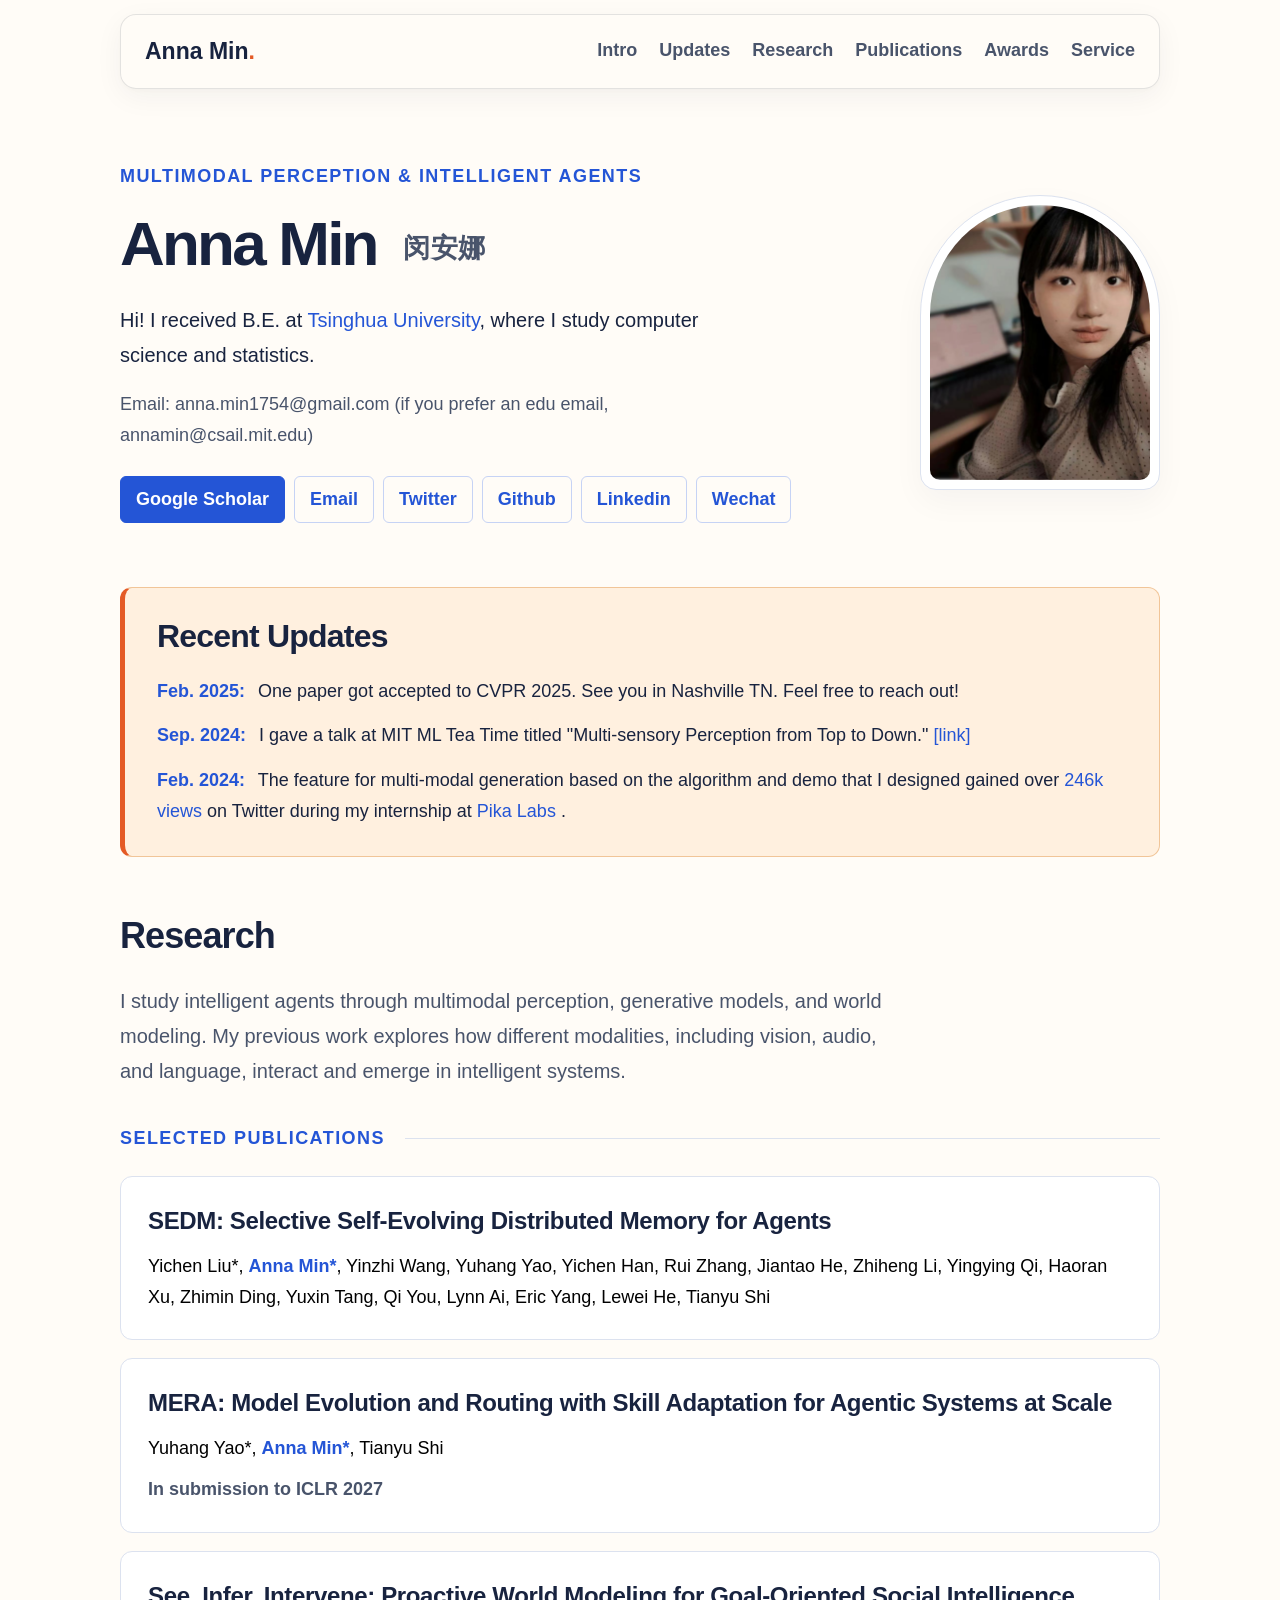
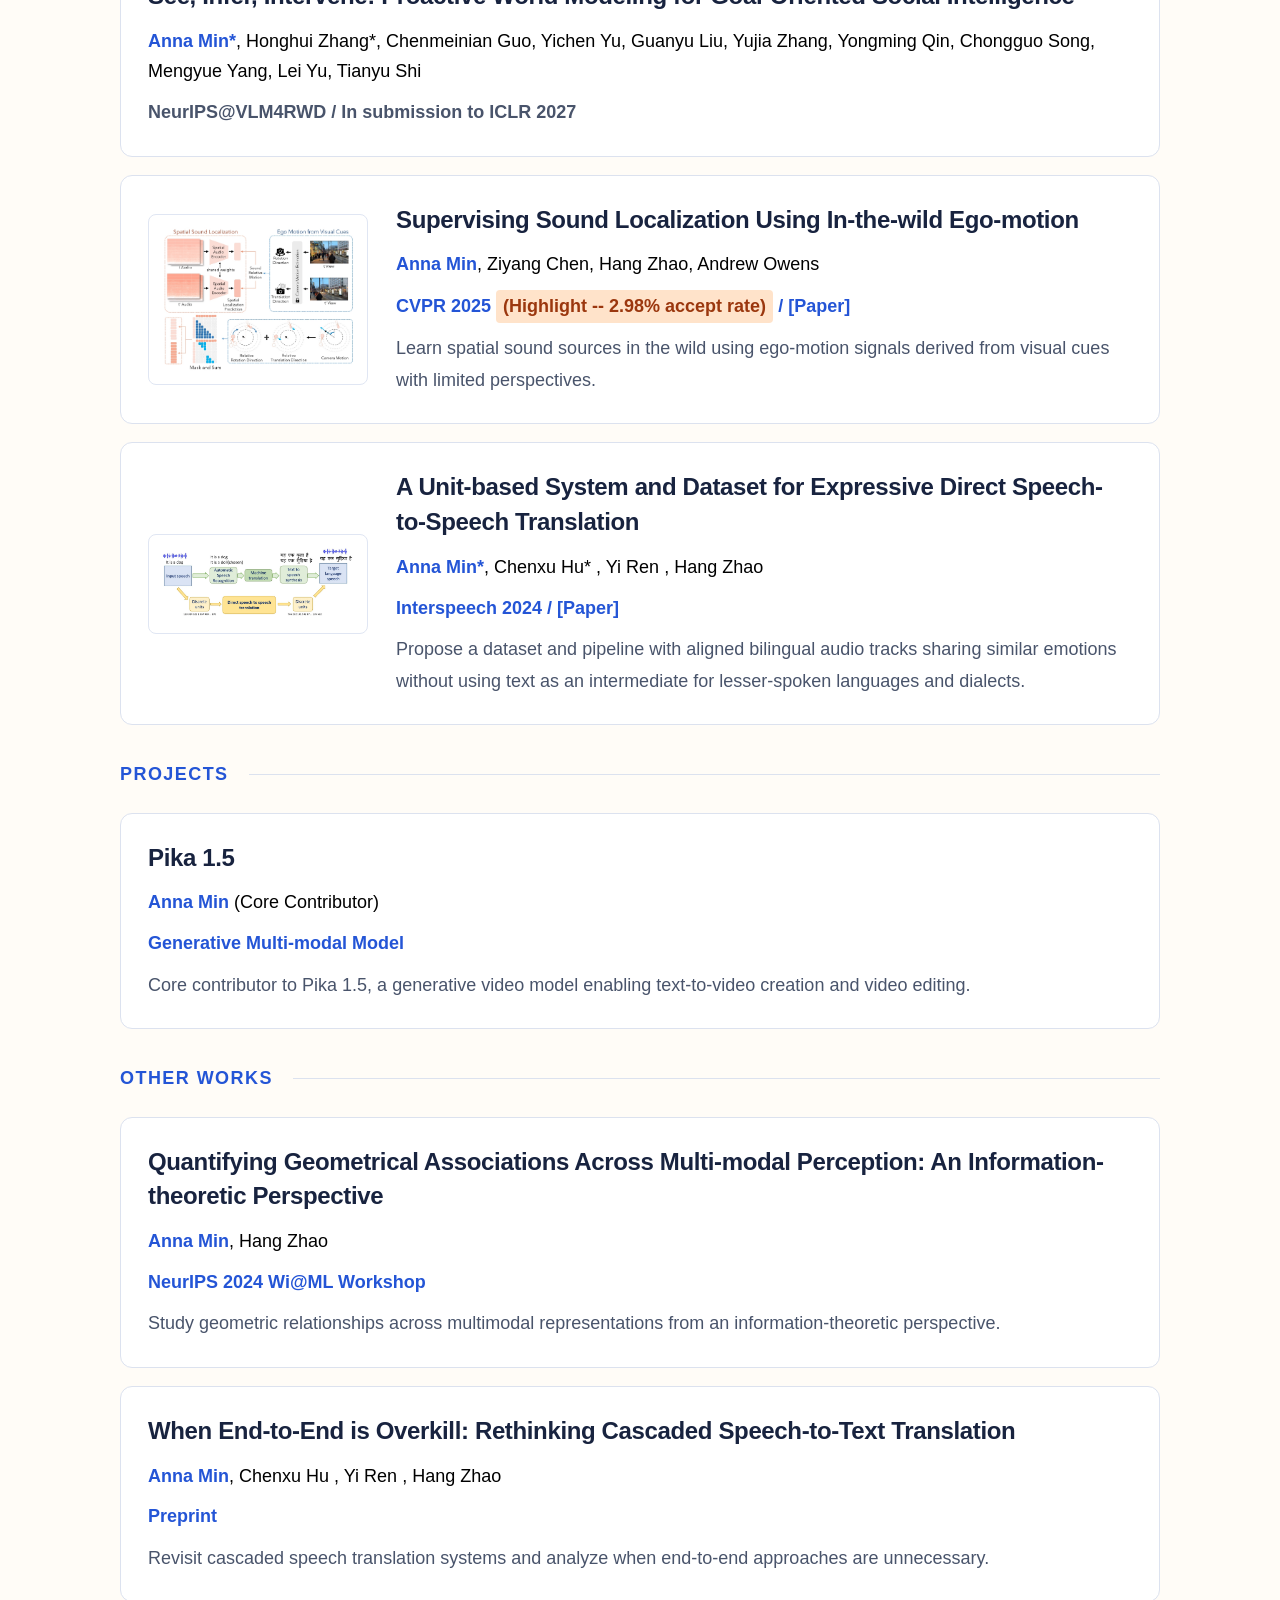
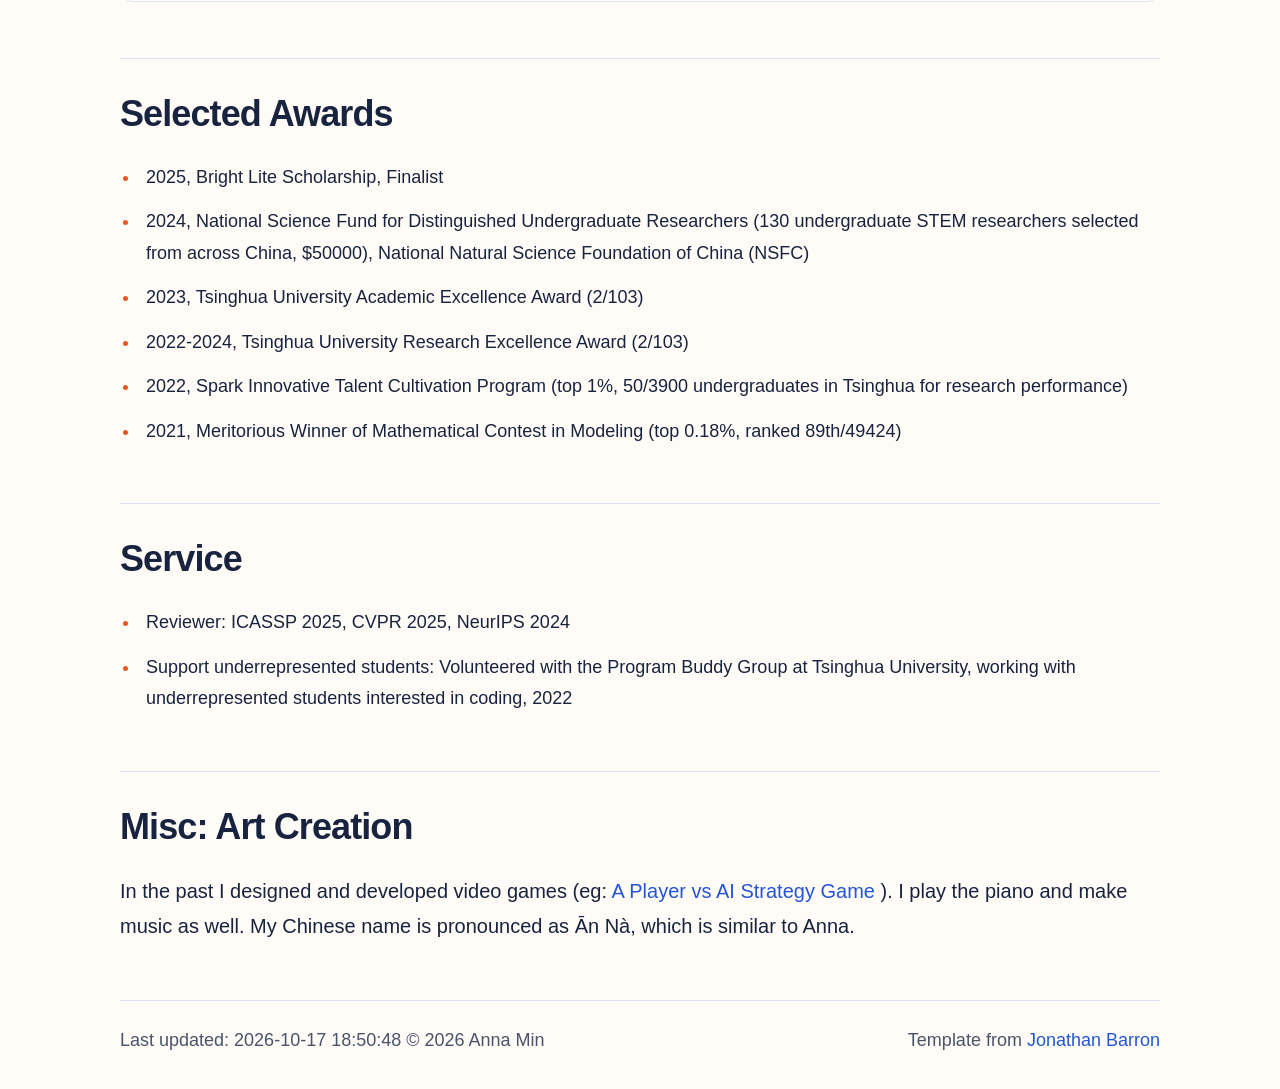
==== index.html @ 8c58cb4b "haha" ====
<!DOCTYPE html>
<html lang="en">
  <head>
    <meta charset="UTF-8">
    <meta name="viewport" content="width=device-width, initial-scale=1">
    <meta name="author" content="Anna Min">
    <title>Anna Min</title>
    <link rel="stylesheet" href="stylesheet.css?v=floating-nav-20261019">
  </head>

  <body>
    <main class="page-shell" id="top">
      <nav class="site-nav" aria-label="Main navigation">
        <a class="site-mark" href="#top">Anna Min<span aria-hidden="true">.</span></a>
        <div class="section-links" tabindex="0" aria-label="Page sections">
          <a href="#top">Intro</a>
          <a href="#updates-heading">Updates</a>
          <a href="#research-heading">Research</a>
          <a href="#publications-heading">Publications</a>
          <a href="#awards-heading">Awards</a>
          <a href="#service-heading">Service</a>
        </div>
      </nav>

      <header class="profile">
        <div class="profile-copy">
          <p class="eyebrow">Multimodal perception &amp; intelligent agents</p>
          <h1 class="name">
            Anna Min <span lang="zh-Hans">闵安娜</span>
          </h1>

          <p>
            Hi! I received B.E. at
            <a href="https://www.tsinghua.edu.cn/en/">Tsinghua University</a>,
            where I study computer science and statistics.
          </p>

          <p class="contact">
            Email: anna.min1754@gmail.com
            (if you prefer an edu email, annamin@csail.mit.edu)
          </p>

          <nav class="profile-links" aria-label="Profile links">
            <a href="https://scholar.google.com/citations?user=QEMEaxwAAAAJ&amp;hl=en">
              Google Scholar
            </a>
            <a href="mailto:anna.min1754@gmail.com">Email</a>
            <a href="https://twitter.com/_AnnaMin">Twitter</a>
            <a href="https://github.com/yangqing-20/">Github</a>
            <a href="https://linkedin.com/in/anna-min-a69963263">
              Linkedin
            </a>
            <a href="images/info/wechat_qr_code.png" target="_blank">
              Wechat
            </a>
          </nav>
        </div>

        <a class="profile-photo-link" href="images/info/AnnaMin.jpg">
          <img
            class="profile-photo"
            src="images/info/AnnaMin.jpg"
            alt="Portrait of Anna Min"
          >
        </a>
      </header>


      <section class="content-section updates" aria-labelledby="updates-heading">
        <h2 id="updates-heading">Recent Updates</h2>

        <ul class="spaced-list">
          <li>
            <strong>Feb. 2025:</strong>
            One paper got accepted to CVPR 2025.
            See you in Nashville TN. Feel free to reach out!
          </li>

          <li>
            <strong>Sep. 2024:</strong>
            I gave a talk at MIT ML Tea Time titled
            "Multi-sensory Perception from Top to Down."
            <a href="https://calendar.csail.mit.edu/events/285913" target="_blank">
              [link]
            </a>
          </li>

          <li>
            <strong>Feb. 2024:</strong>
            The feature for multi-modal generation based on the algorithm
            and demo that I designed gained over
            <a href="https://twitter.com/pika_labs/status/1766554610188095642">
              246k views
            </a>
            on Twitter during my internship at
            <a href="https://pika.art/" target="_blank">
              Pika Labs
            </a>.
          </li>
        </ul>
      </section>



      <section class="content-section research" aria-labelledby="research-heading">

        <h2 id="research-heading">Research</h2>
        
        <p>
        I study intelligent agents through multimodal perception, generative models,
        and world modeling. My previous work explores how different modalities,
        including vision, audio, and language, interact and emerge in intelligent
        systems.
        </p>
        
        
        <h3 id="publications-heading">Selected Publications</h3>

        <article class="publication">
          <div class="publication-copy">
            <h3>SEDM: Selective Self-Evolving Distributed Memory for Agents</h3>
            <p class="publication-authors">
              Yichen Liu*, <strong class="author-anna" style="color: #2455d6;">Anna Min*</strong>, Yinzhi Wang, Yuhang Yao,
              Yichen Han, Rui Zhang, Jiantao He, Zhiheng Li, Yingying Qi,
              Haoran Xu, Zhimin Ding, Yuxin Tang, Qi You, Lynn Ai, Eric Yang,
              Lewei He, Tianyu Shi
            </p>
          </div>
        </article>

        <article class="publication">
          <div class="publication-copy">
            <h3>MERA: Model Evolution and Routing with Skill Adaptation for Agentic Systems at Scale</h3>
            <p class="publication-authors">
              Yuhang Yao*, <strong class="author-anna" style="color: #2455d6;">Anna Min*</strong>, Tianyu Shi
            </p>
            <p class="publication-meta">In submission to ICLR 2027</p>
          </div>
        </article>

        <article class="publication">
          <div class="publication-copy">
            <h3>See, Infer, Intervene: Proactive World Modeling for Goal-Oriented Social Intelligence</h3>
            <p class="publication-authors">
              <strong class="author-anna" style="color: #2455d6;">Anna Min*</strong>, Honghui Zhang*, Chenmeinian Guo,
              Yichen Yu, Guanyu Liu, Yujia Zhang, Yongming Qin, Chongguo Song,
              Mengyue Yang, Lei Yu, Tianyu Shi
            </p>
            <p class="publication-meta">NeurIPS@VLM4RWD / In submission to ICLR 2027</p>
          </div>
        </article>
        
        
        <!-- CVPR 2025 -->
        
        <article class="publication">
        
        <div class="publication-media">
        <img
        src="images/paper/slinthewild.jpg"
        alt="Supervising Sound Localization by In-the-wild Egomotion"
        >
        </div>
        
        
        <div class="publication-copy">
        
        <h3>
        Supervising Sound Localization Using In-the-wild Ego-motion
        </h3>
        
        
        <p class="publication-authors">
        
        <strong class="author-anna" style="color: #2455d6;">Anna Min</strong>,
        <a href="https://ificl.github.io/">Ziyang Chen</a>,
        <a href="https://hangzhaomit.github.io/">Hang Zhao</a>,
        <a href="https://andrewowens.com/">Andrew Owens</a>
        
        </p>
        
        
        <p class="publication-meta">
        
        CVPR 2025
        
        <span class="publication-highlight">
        (Highlight -- 2.98% accept rate)
        </span>
        
        /
        
        <a
        href="https://openaccess.thecvf.com/content/CVPR2025/papers/Min_Supervising_Sound_Localization_by_In-the-wild_Egomotion_CVPR_2025_paper.pdf"
        target="_blank">
        [Paper]
        </a>
        
        </p>
        
        
        <p>
        Learn spatial sound sources in the wild using ego-motion signals
        derived from visual cues with limited perspectives.
        </p>
        
        </div>
        
        </article>
        
        
        
        
        <!-- Interspeech 2024 -->
        
        <article class="publication">
        
        
        <div class="publication-media">
        
        <img
        src="images/paper/emotiontransfer.png"
        alt="A Unit-based System and Dataset for Expressive Direct Speech-to-Speech Translation"
        >
        
        </div>
        
        
        <div class="publication-copy">
        
        
        <h3>
        A Unit-based System and Dataset for Expressive Direct
        Speech-to-Speech Translation
        </h3>
        
        
        <p class="publication-authors">
        
        <strong class="author-anna" style="color: #2455d6;">Anna Min*</strong>,
        
        <a href="https://huchenxucs.github.io/">
        Chenxu Hu*
        </a>,
        
        <a href="https://rayeren.github.io/">
        Yi Ren
        </a>,
        
        <a href="https://hangzhaomit.github.io/">
        Hang Zhao
        </a>
        
        </p>
        
        
        <p class="publication-meta">
        
        Interspeech 2024 /
        
        <a href="https://annamin0.github.io/paper/emotiontransfer.pdf"
        target="_blank">
        [Paper]
        </a>
        
        </p>
        
        
        <p>
        Propose a dataset and pipeline with aligned bilingual audio tracks
        sharing similar emotions without using text as an intermediate for
        lesser-spoken languages and dialects.
        </p>
        
        
        </div>
        
        </article>
        
        
        
        
        
        <!-- <h3>Submissions</h3>
        
        
        
        ICLR 2027 -->
        
        <!-- <article class="publication">
        
        <div class="publication-copy">
        
        
        <h3>
        Physically-Grounded Video to Spatial Audio Generation
        </h3>
        
        
        <p class="publication-authors">
        
        <strong>Kan Jen Cheng</strong>,
        <strong class="author-anna" style="color: #2455d6;">Anna Min*</strong>,
        Tingle Li,
        
        <a href="https://people.eecs.berkeley.edu/~gopala/">
        Gopala Anumanchipalli
        </a>
        
        </p>
        
        
        <p class="publication-meta">
        Submitting to ICLR 2027
        </p>
        
        
        <p>
        Generate spatial audio from video by grounding sound generation in
        physical interactions and visual scene understanding.
        </p>
        
        
        </div>
        
        </article>
        
        
        
        
        
        <article class="publication">
        
        
        <div class="publication-copy">
        
        
        <h3>
        Unified Spatial Audio Understanding And Generation
        </h3>
        
        
        <p class="publication-authors">
        
        <strong>Kan Jen Cheng</strong>,
        <strong class="author-anna" style="color: #2455d6;">Anna Min*</strong>,
        Tingle Li,
        
        <a href="https://people.eecs.berkeley.edu/~gopala/">
        Gopala Anumanchipalli
        </a>
        
        </p>
        
        
        <p class="publication-meta">
        Submitting to ICLR 2027
        </p>
        
        
        <p>
        A unified framework for spatial audio perception and generation,
        connecting multimodal understanding with controllable audio synthesis.
        </p>
        
        
        </div>
        
        </article>
        
        
        
        
        
        <article class="publication">
        
        
        <div class="publication-copy">
        
        
        <h3>
        See, Infer, Intervene:
        Proactive World Modeling for Goal-Oriented Social Intelligence
        </h3>
        
        
        <p class="publication-authors">
        
        <strong class="author-anna" style="color: #2455d6;">Anna Min*</strong>,
        Honghui Zhang*,
        Chenmeinian Guo,
        Yichen Yu,
        Guanyu Liu,
        Yujia Zhang,
        Yongming Qin,
        Chongguo Song,
        Mengyue Yang,
        Lei Yu,
        Tianyu Shi
        
        </p>
        
        
        <p class="publication-meta">
        In submission to EMNLP 2026
        </p>
        
        
        <p>
        Develop proactive world models that enable agents to infer social
        dynamics and intervene toward goal-oriented intelligence.
        </p>
        
        
        </div>
        
        </article>
         -->
        
        
        
        
        <h3>Projects</h3>
        
        
        
        <article class="publication">
        
        
        <div class="publication-copy">
        
        
        <h3>
        Pika 1.5
        </h3>
        
        
        <p class="publication-authors">
        
        <strong class="author-anna" style="color: #2455d6;">Anna Min</strong>
        (Core Contributor)
        
        </p>
        
        
        <p class="publication-meta">
        Generative Multi-modal Model
        </p>
        
        
        <p>
        Core contributor to Pika 1.5, a generative video model enabling
        text-to-video creation and video editing.
        </p>
        
        
        </div>
        
        
        </article>
        
        
        
        
        
        <h3>Other Works</h3>
        
        
        <article class="publication">
        
        <div class="publication-copy">
        
        
        <h3>
        Quantifying Geometrical Associations Across Multi-modal Perception:
        An Information-theoretic Perspective
        </h3>
        
        
        <p class="publication-authors">
        
        <strong class="author-anna" style="color: #2455d6;">Anna Min</strong>,
        
        <a href="https://hangzhaomit.github.io/">
        Hang Zhao
        </a>
        
        </p>
        
        
        <p class="publication-meta">
        NeurIPS 2024 Wi@ML Workshop
        </p>
        
        
        <p>
        Study geometric relationships across multimodal representations from
        an information-theoretic perspective.
        </p>
        
        
        </div>
        
        </article>
        
        
        
        
        
        <article class="publication">
        
        
        <div class="publication-copy">
        
        
        <h3>
        When End-to-End is Overkill:
        Rethinking Cascaded Speech-to-Text Translation
        </h3>
        
        
        <p class="publication-authors">
        
        <strong class="author-anna" style="color: #2455d6;">Anna Min</strong>,
        
        <a href="https://huchenxucs.github.io/">
        Chenxu Hu
        </a>,
        
        <a href="https://rayeren.github.io/">
        Yi Ren
        </a>,
        
        <a href="https://hangzhaomit.github.io/">
        Hang Zhao
        </a>
        
        </p>
        
        
        <p class="publication-meta">
        Preprint
        </p>
        
        
        <p>
        Revisit cascaded speech translation systems and analyze when
        end-to-end approaches are unnecessary.
        </p>
        
        
        </div>
        
        </article>
        
        
        </section>



<section class="content-section"
  aria-labelledby="awards-heading">

  <h2 id="awards-heading">
    Selected Awards
  </h2>


  <ul class="spaced-list">
    <li> 2025, Bright Lite Scholarship, Finalist</li>
    <li> 2024, National Science Fund for Distinguished Undergraduate Researchers (130 undergraduate STEM researchers selected from across China, $50000), National Natural Science Foundation of China (NSFC) </li>
    <li>
      2023, Tsinghua University Academic Excellence Award (2/103)
    </li>

    <li>
      2022-2024, Tsinghua University Research Excellence Award (2/103)
    </li>

    <li>
      2022, Spark Innovative Talent Cultivation Program
      (top 1%, 50/3900 undergraduates in Tsinghua for research performance)
    </li>

    <li>
      2021, Meritorious Winner of Mathematical Contest in Modeling
      (top 0.18%, ranked 89th/49424)
    </li>

  </ul>

</section>




<section class="content-section"
  aria-labelledby="service-heading">

  <h2 id="service-heading">
    Service
  </h2>


  <ul class="spaced-list">

    <li>
      Reviewer: ICASSP 2025, CVPR 2025, NeurIPS 2024
    </li>


    <li>
      Support underrepresented students:
      Volunteered with the Program Buddy Group at Tsinghua University,
      working with underrepresented students interested in coding, 2022
    </li>

  </ul>

</section>




<section class="content-section"
  aria-labelledby="misc-heading">

  <h2 id="misc-heading">
    Misc: Art Creation
  </h2>


  <p>

    In the past I designed and developed video games (eg:

    <a href="https://www.youtube.com/embed/tsuVlNCm8Fw">
      A Player vs AI Strategy Game
    </a>

    ). I play the piano and make music as well.

    My Chinese name is pronounced as Ān Nà, which is similar to Anna.

  </p>


</section>




<footer class="site-footer">

  <p id="update-time">

    Last updated: 2026-10-17 18:50:48 © 2026 Anna Min

  </p>


  <p>

    Template from

    <a href="https://jonbarron.info/">
      Jonathan Barron
    </a>

  </p>


</footer>


</main>

</body>

</html>
---- stylesheet.css ----
@font-face {
  font-family: "TeXGyrePagella";
  src: url("fonts/tex-gyre-pagella-reference.woff") format("woff");
  font-style: normal;
  font-weight: 400;
  font-display: swap;
}

:root {
  color-scheme: light;
  --text: #18233f;
  --muted: #49546b;
  --link: #2455d6;
  --rule: #dce2ef;
  --font-sans: "Avenir Next", "Segoe UI", Arial, sans-serif;
  --font-heading: "TeXGyrePagella", "Palatino Linotype", "Songti SC", serif;
}

* { box-sizing: border-box; }
html { scroll-behavior: smooth; scroll-padding-top: 28px; }
body {
  margin: 0;
  background: #fffcf7;
  color: var(--text);
  font: 20px/1.75 var(--font-sans);
  -webkit-font-smoothing: antialiased;
}
::selection { background: #ffdbb8; }
a { color: var(--link); text-decoration: none; text-underline-offset: 4px; }
a:hover { color: #b43b16; text-decoration: underline; }
a:focus-visible { outline: 2px solid var(--link); outline-offset: 5px; border-radius: 3px; }
p { margin: 0 0 1rem; }
strong { font-weight: 600; }
.page-shell { width: min(100% - 64px, 1040px); margin: auto; }
.site-nav {
  display: flex;
  justify-content: space-between;
  align-items: center;
  gap: 24px;
  padding: 26px 0;
  border-bottom: 1px solid var(--rule);
  font-size: 18px;
}
.site-mark { font-family: var(--font-heading); font-size: 23px; color: var(--text); }
.section-links { display: flex; flex-wrap: wrap; gap: 26px; }
.section-links a { color: var(--muted); }
.profile {
  display: grid;
  grid-template-columns: minmax(0, 1fr) 240px;
  gap: 76px;
  align-items: center;
  padding: 72px 0 64px;
}
.profile-copy { min-width: 0; }
.eyebrow {
  color: var(--link);
  font-size: 18px;
  font-weight: 650;
  letter-spacing: .08em;
  text-transform: uppercase;
  margin-bottom: 15px;
}
.name { font: 400 clamp(42px, 5.4vw, 62px)/1.15 var(--font-heading); letter-spacing: -.035em; margin: 0 0 24px; }
.name span { display: inline-block; font-size: .43em; letter-spacing: .08em; color: var(--muted); vertical-align: middle; margin-left: 12px; }
.profile-copy > p { max-width: 600px; }
.profile-copy .contact { font-size: 18px; color: var(--muted); overflow-wrap: anywhere; }
.profile-links { display: flex; flex-wrap: wrap; gap: 9px; margin-top: 24px; font-size: 18px; }
.profile-links a { display: inline-flex; align-items: center; min-height: 46px; padding: 7px 15px; border: 1px solid #c6d3f5; border-radius: 6px; transition: background 150ms ease; }
.profile-links a:first-child { background: var(--link); color: #fff; border-color: var(--link); }
.profile-links a:hover { background: #eaf0ff; color: var(--text); text-decoration: none; }
.profile-photo-link { display: block; line-height: 0; padding: 9px; background: #fff; border: 1px solid var(--rule); border-radius: 120px 120px 16px 16px; box-shadow: 0 12px 32px #18233f0a; }
.profile-photo { display: block; width: 100%; aspect-ratio: 4/5; object-fit: cover; border-radius: 110px 110px 10px 10px; }
.content-section { margin: 0 0 56px; }
h2 { font: 400 36px/1.3 var(--font-heading); letter-spacing: -.025em; margin: 0 0 24px; }
.updates { padding: 28px 32px; background: #fff0df; border: 1px solid #f1c598; border-radius: 12px; }
.updates h2 { font-size: 32px; margin-bottom: 18px; }
.spaced-list { margin: 0; padding-left: 20px; }
.spaced-list li { padding-left: 6px; }
.spaced-list li::marker { color: #e45a25; }
.spaced-list li + li { margin-top: 13px; }
.updates .spaced-list { list-style: none; padding: 0; font-size: 18px; }
.updates .spaced-list li { padding-left: 0; }
.updates strong { color: var(--link); margin-right: 8px; font-size: 18px; white-space: nowrap; }
.research > p { max-width: 780px; color: var(--muted); }
.research > h3 { display: flex; align-items: center; gap: 20px; margin: 34px 0 22px; font-size: 18px; font-weight: 650; letter-spacing: .08em; text-transform: uppercase; color: var(--muted); }
.research > h3::after { content: ""; flex: 1; height: 1px; background: var(--rule); }
.publication { display: grid; grid-template-columns: minmax(0, 1fr); gap: 28px; padding: 27px; margin-bottom: 18px; background: #ffffff; border: 1px solid var(--rule); border-radius: 12px; }
.publication:has(.publication-media) { grid-template-columns: 220px minmax(0, 1fr); align-items: center; }
.publication-media { padding: 12px; background: #fff; border: 1px solid #e0e6f3; border-radius: 8px; }
.publication-media img { display: block; width: 100%; height: auto; max-height: 220px; object-fit: contain; }
.publication-copy { min-width: 0; }
.publication-copy h3 { font-size: 24px; font-weight: 600; line-height: 1.45; letter-spacing: -.015em; margin: 0 0 12px; }
.publication-copy p { margin: 0 0 10px; }
.publication-copy p:last-child { margin-bottom: 0; color: var(--muted); font-size: 18px; }
.publication-authors { font-size: 18px; line-height: 1.7; }
.publication-meta { font-size: 18px; color: var(--link); font-weight: 600; }
.publication-highlight { display: inline-block; padding: 1px 7px; background: #ffe3ca; color: #9b370e; border-radius: 4px; }
.content-section:not(.updates):not(.research) { border-top: 1px solid var(--rule); padding-top: 32px; }
.content-section:not(.updates):not(.research) .spaced-list { font-size: 18px; }
.site-footer { display: flex; justify-content: space-between; flex-wrap: wrap; gap: 8px 20px; padding: 24px 0 32px; border-top: 1px solid var(--rule); color: var(--muted); font-size: 18px; }
.site-footer p { margin: 0; }
@media (max-width: 760px) {
  .page-shell { width: min(100% - 40px, 600px); }
  .site-nav { padding: 18px 0; flex-wrap: wrap; gap: 12px; }
  .section-links { gap: 16px; font-size: 18px; }
  .profile { grid-template-columns: minmax(0, 1fr) 155px; gap: 24px; padding: 48px 0; }
  .name span { display: block; margin: 12px 0 0; }
  .publication:has(.publication-media) { grid-template-columns: 1fr; gap: 22px; }
  .publication-media { width: 100%; max-width: 340px; }
  .publication { padding: 24px; }
  .updates { padding: 24px; }
}
@media (max-width: 500px) {
  body { font-size: 19px; }
  .site-mark { font-size: 20px; }
  .section-links { gap: 12px; }
  .profile { grid-template-columns: 1fr; gap: 28px; }
  .profile-photo-link { grid-row: 1; width: 145px; }
  .name { font-size: 46px; }
  .name span { display: inline-block; margin: 0 0 0 10px; }
  .content-section { margin-bottom: 40px; }
  h2 { font-size: 32px; }
  .publication { padding: 20px; }
  .publication-copy h3 { font-size: 22px; }
}
@media (prefers-reduced-motion: reduce) {
  html { scroll-behavior: auto; }
  * { transition: none !important; }
}

/* Stronger typography for clearer reading. */
:root {
  --font-heading: "Segoe UI", "Microsoft YaHei", "PingFang SC", Arial, sans-serif;
  --muted: #49546b;
}
body { font-weight: 500; }
.site-mark { font-weight: 700; }
.name { font-weight: 700; letter-spacing: -.045em; }
.name span { font-weight: 600; letter-spacing: .025em; }
h2 { font-weight: 650; letter-spacing: -.025em; }
.publication-copy h3 { font-weight: 700; }
.profile-links, .section-links { font-weight: 600; }
.profile-copy .contact { font-size: 18px; }
.publication-authors { font-size: 18px; }

.site-mark span { color: #e45a25; }
.updates { border-left: 5px solid #e45a25; }
.research > h3 { color: var(--link); }

/* Highlight Anna while keeping all other author names black. */
.publication-copy p.publication-authors,
.publication-copy .publication-authors a {
  color: #000;
}
.publication-copy .publication-authors .author-anna {
  color: var(--link);
}

/* Floating section navigation, inspired by peterljq.github.io. */
html { scroll-padding-top: 110px; }
.site-nav {
  position: sticky;
  top: 14px;
  z-index: 50;
  margin-top: 14px;
  padding: 14px 24px;
  gap: 24px;
  flex-wrap: nowrap;
  background: rgba(255, 252, 247, .93);
  backdrop-filter: saturate(160%) blur(14px);
  -webkit-backdrop-filter: saturate(160%) blur(14px);
  border: 1px solid rgba(24, 35, 63, .12);
  border-radius: 16px;
  box-shadow: 0 2px 5px #18233f05, 0 8px 28px #18233f0d;
}
.site-mark { flex-shrink: 0; white-space: nowrap; }
.site-nav .section-links { gap: 22px; flex-wrap: nowrap; min-width: 0; }
.site-nav .section-links a {
  flex-shrink: 0;
  padding: 8px 0;
  font-size: 18px;
  line-height: 1.5;
  border-bottom: 2px solid transparent;
}
.site-nav .section-links a:hover,
.site-nav .section-links a:focus-visible {
  color: var(--link);
  border-bottom-color: var(--link);
  text-decoration: none;
}
@media (max-width: 1000px) {
  .site-nav { flex-direction: column; align-items: stretch; gap: 4px; padding: 12px 20px; }
  .site-nav .section-links { overflow-x: auto; padding: 4px; gap: 22px; scrollbar-width: thin; }
  html { scroll-padding-top: 156px; }
}
@media (max-width: 500px) {
  .site-nav { top: 8px; margin-top: 8px; padding: 10px 14px; border-radius: 14px; }
}
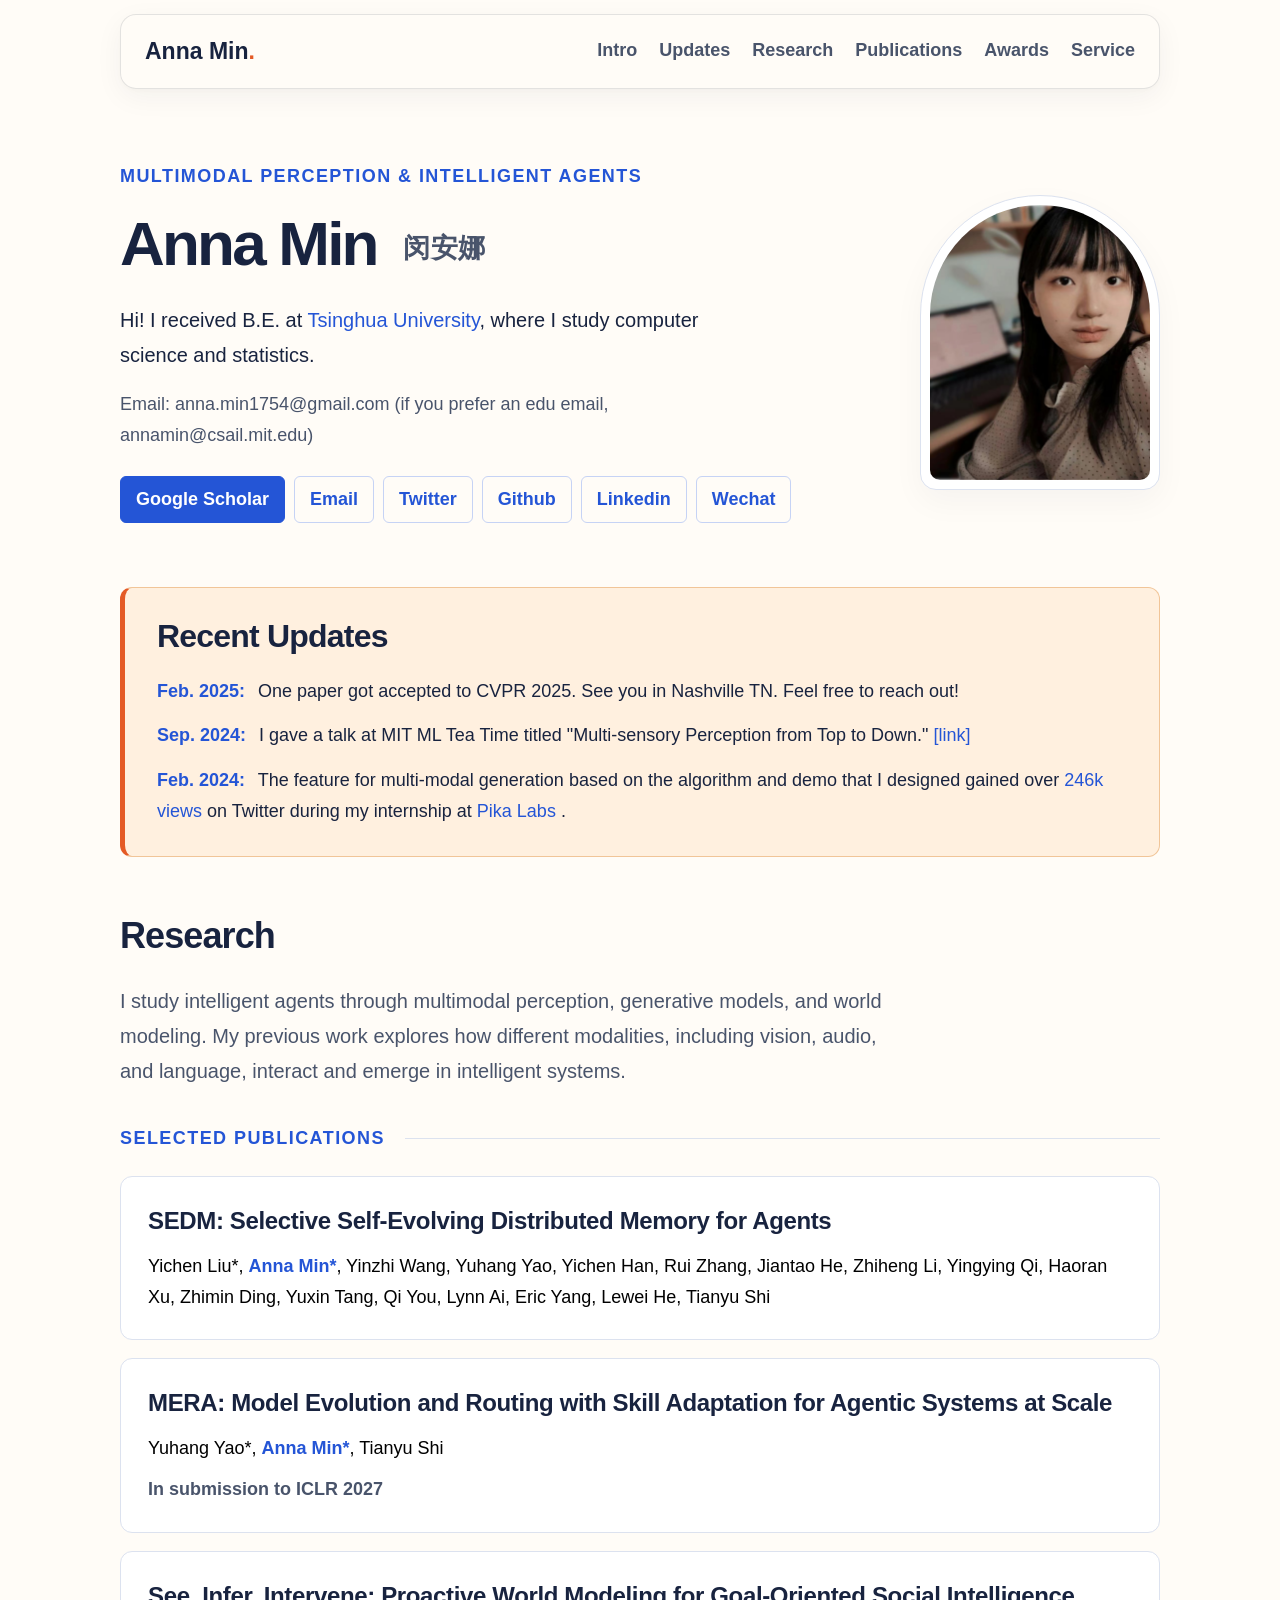
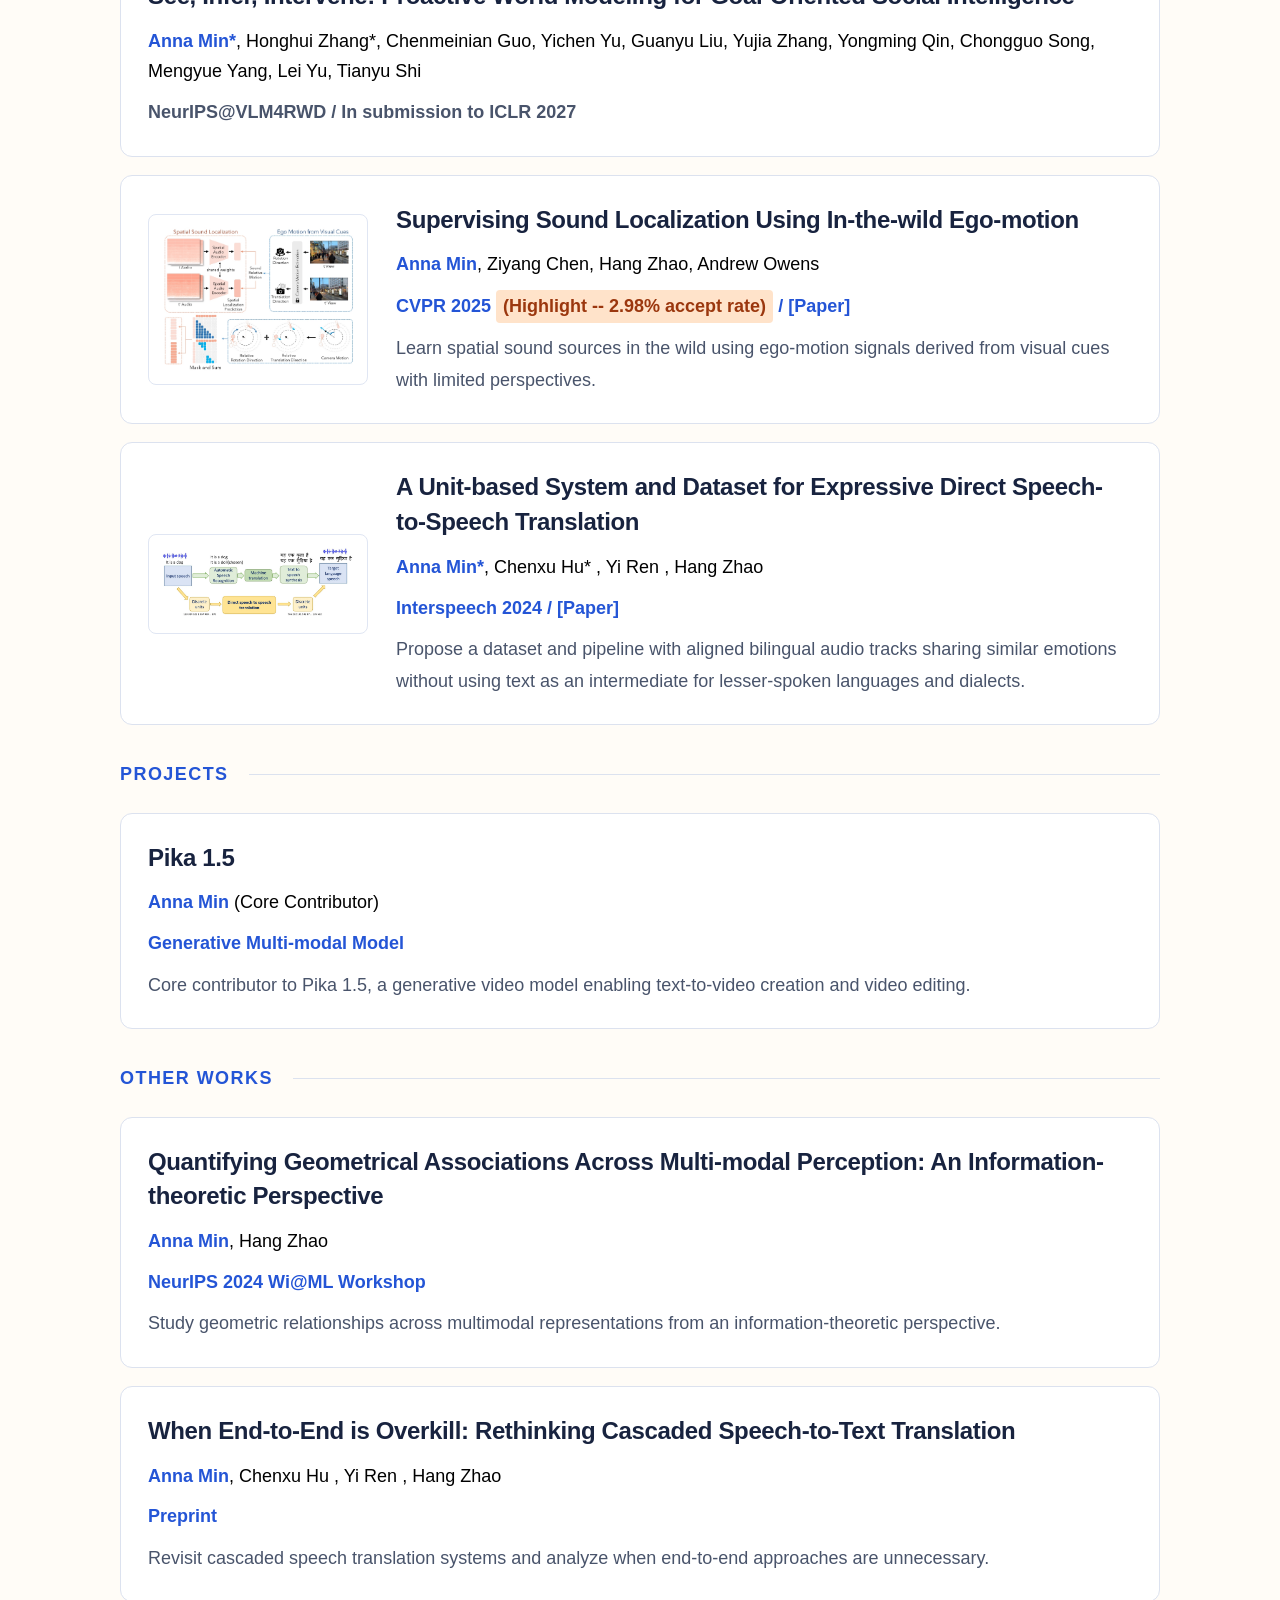
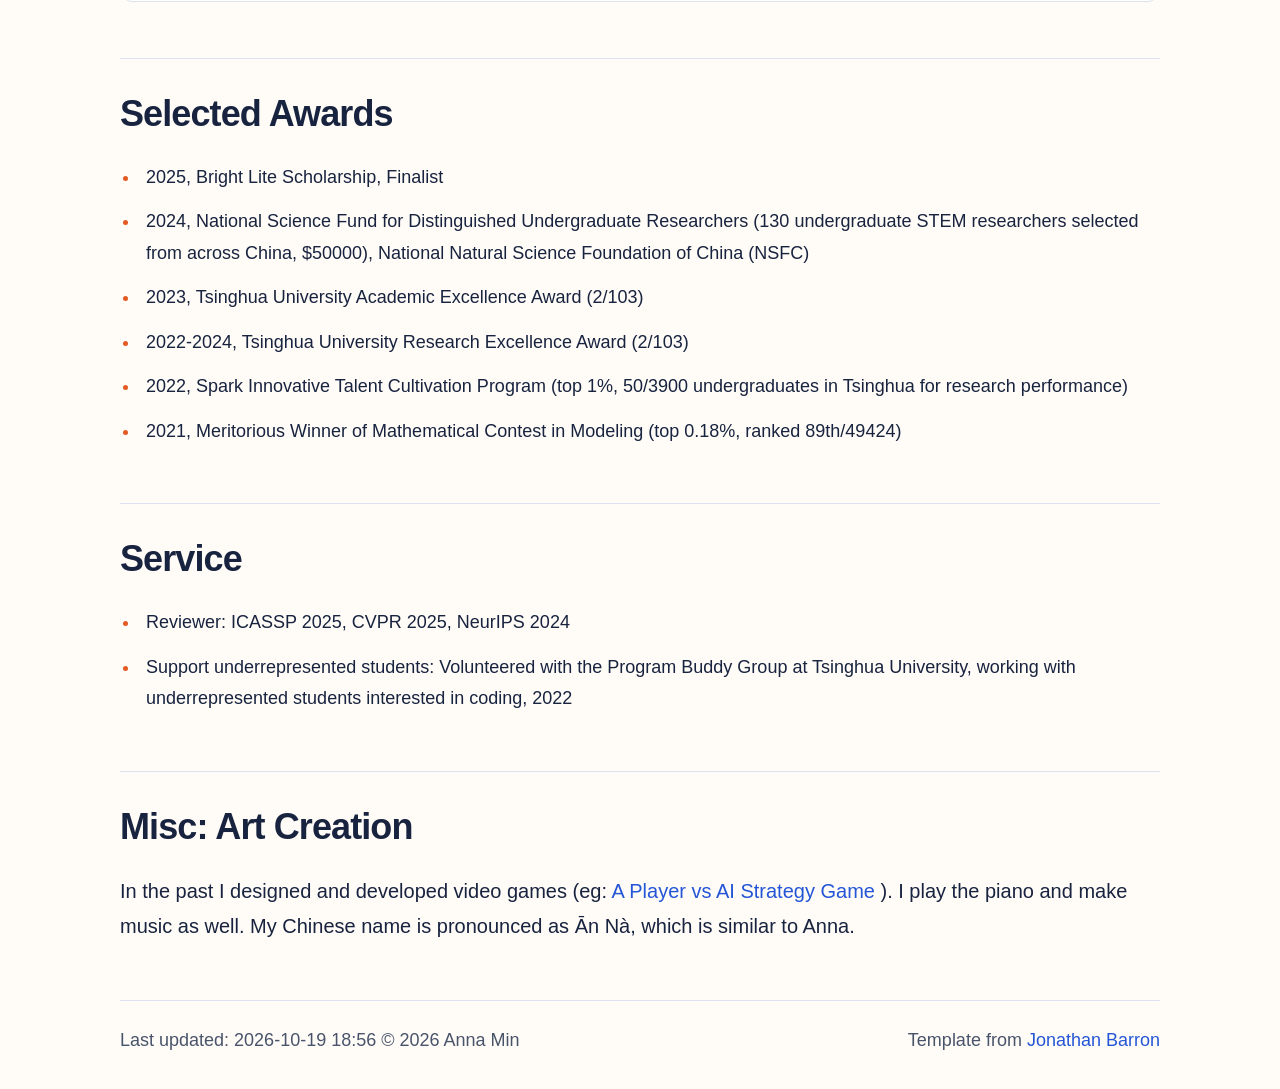
==== commit acea310d: "haha" ====
--- a/index.html
+++ b/index.html
@@ -654,7 +654,7 @@
 
   <p id="update-time">
 
-    Last updated: 2026-10-17 18:50:48 © 2026 Anna Min
+    Last updated: 2026-10-19 18:56 © 2026 Anna Min
 
   </p>
 
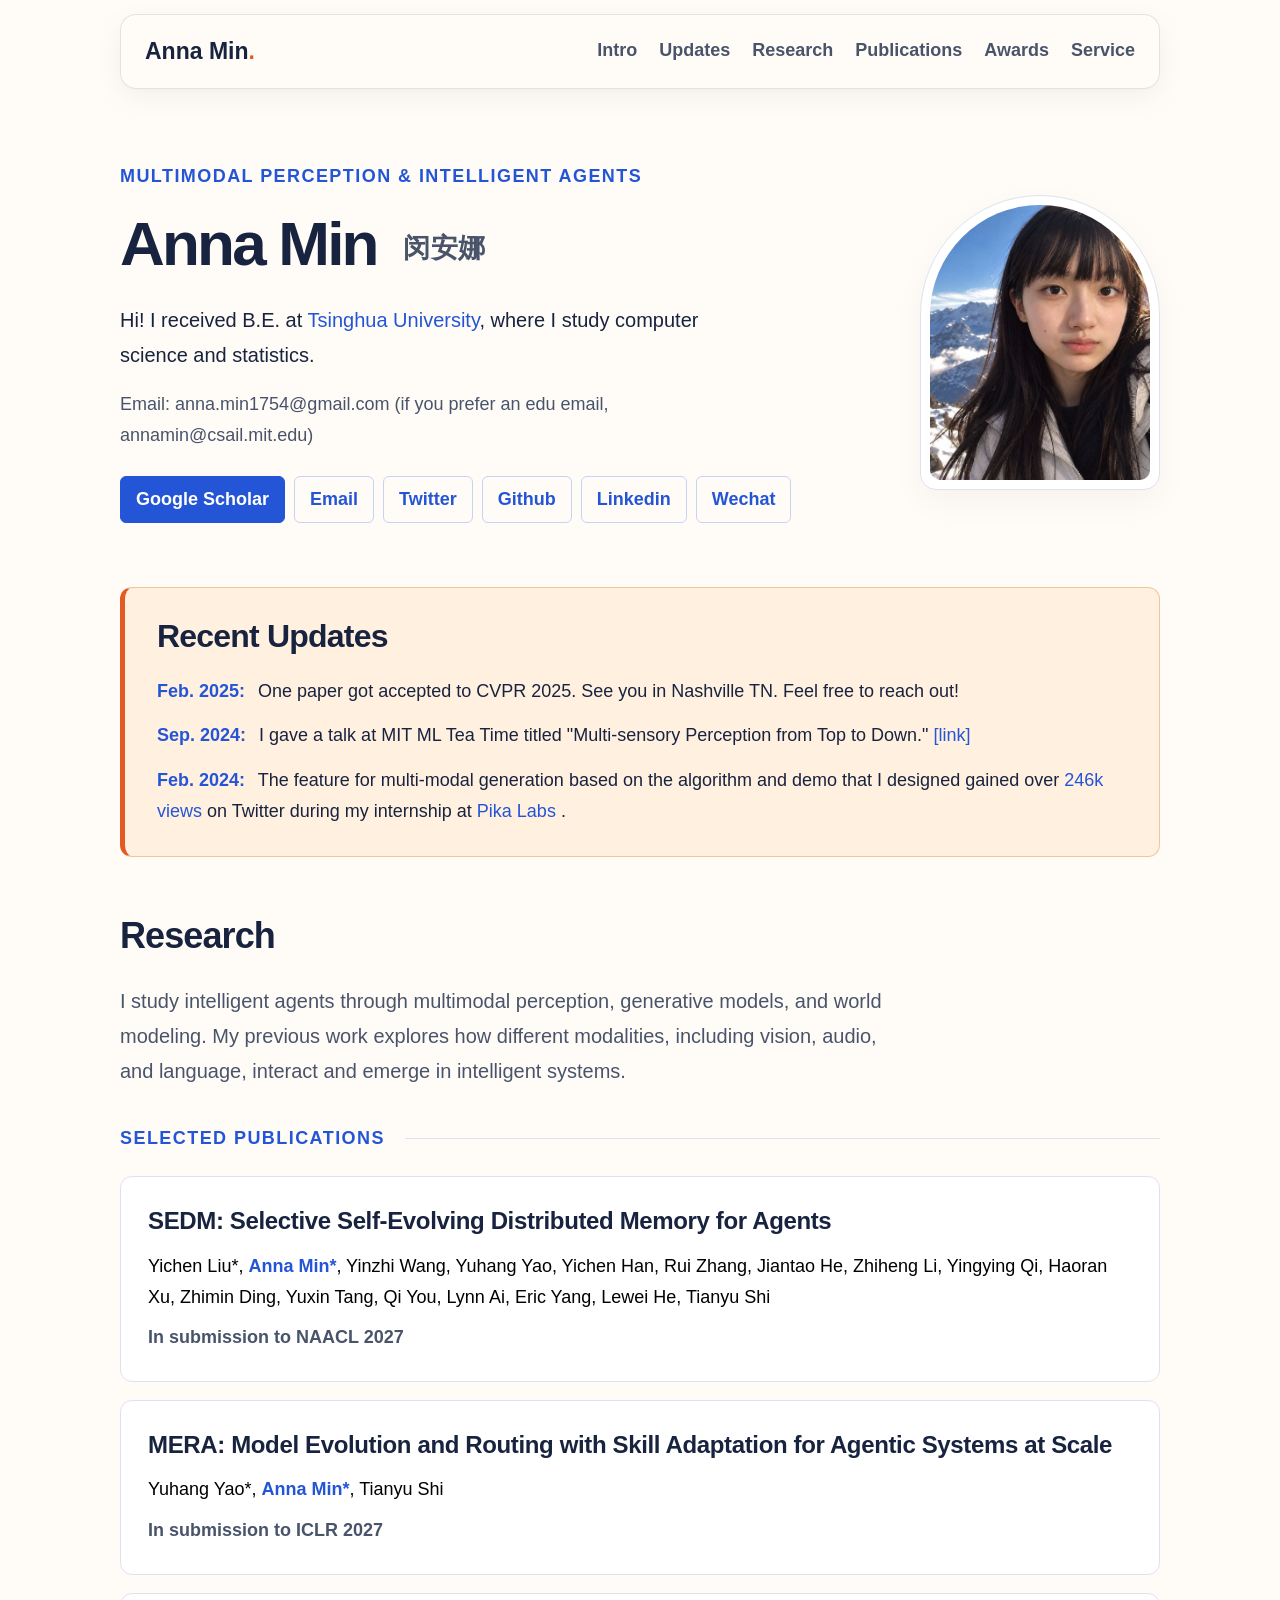
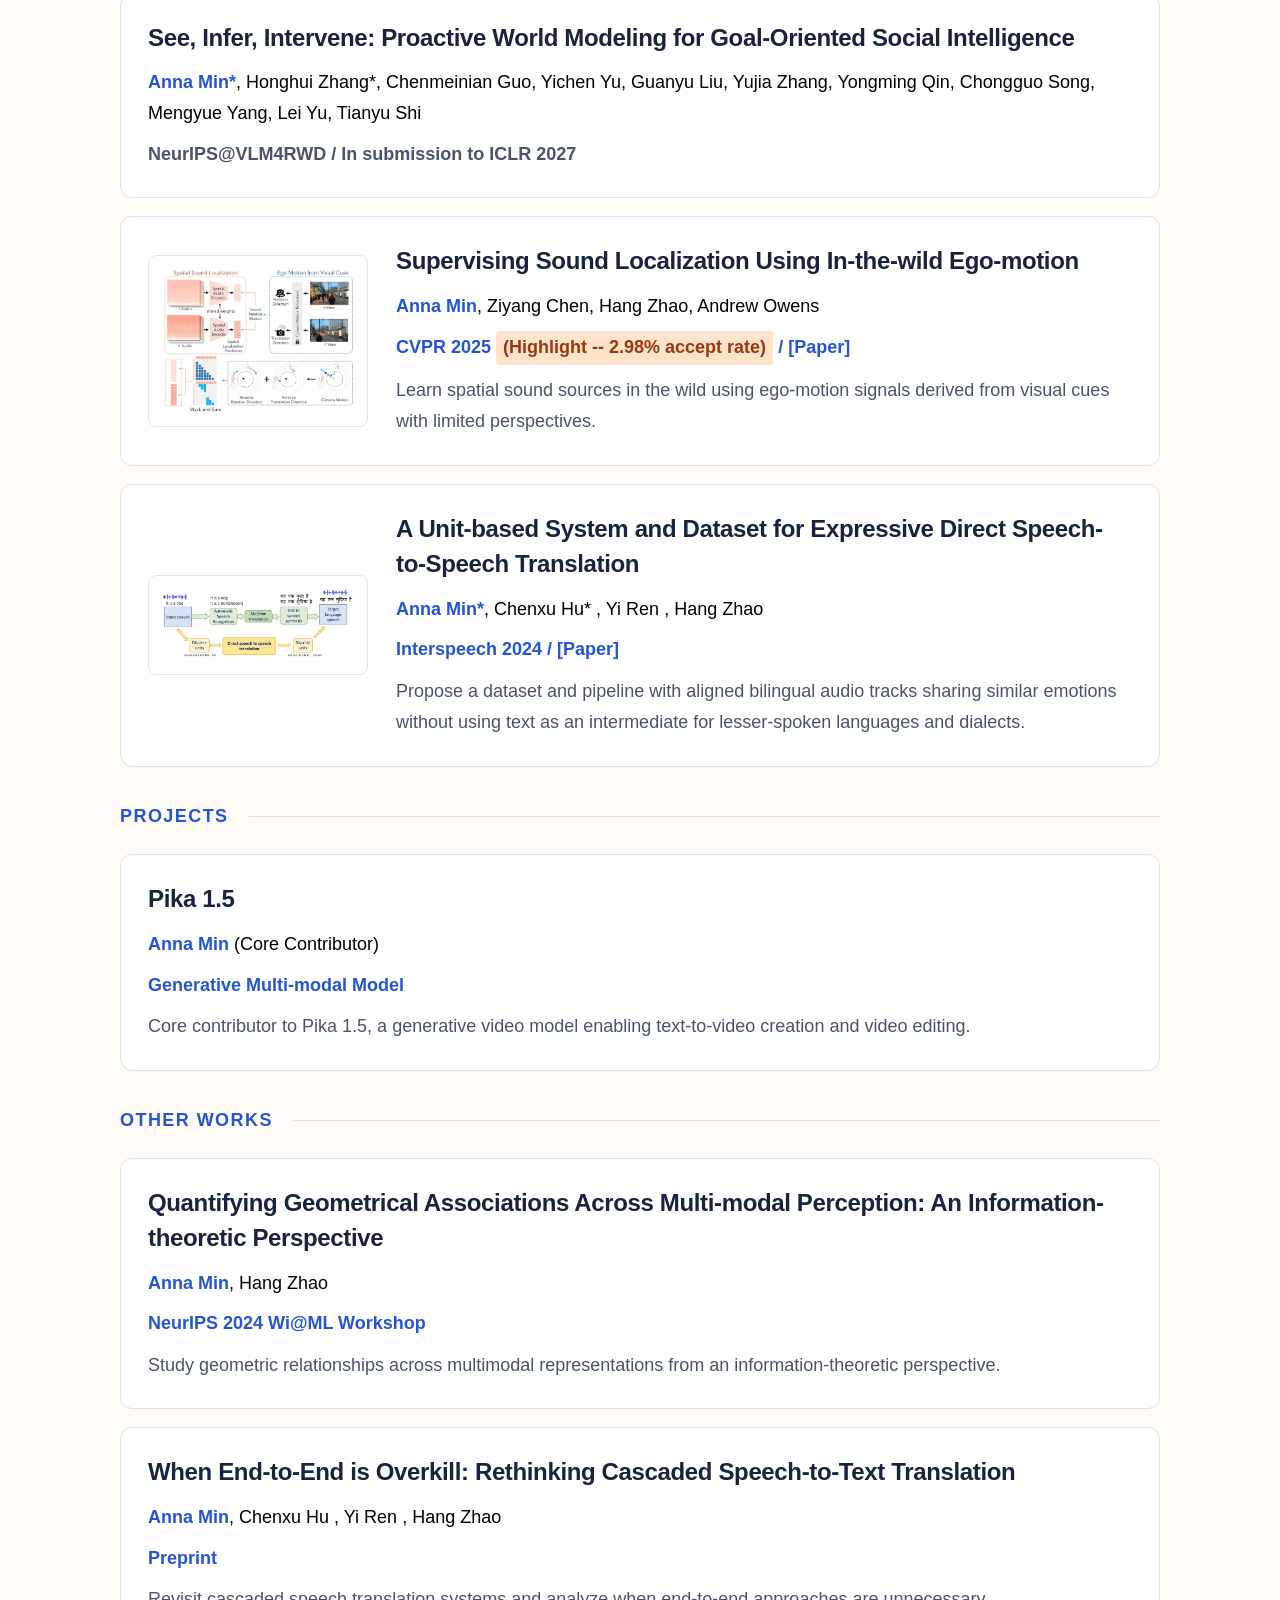
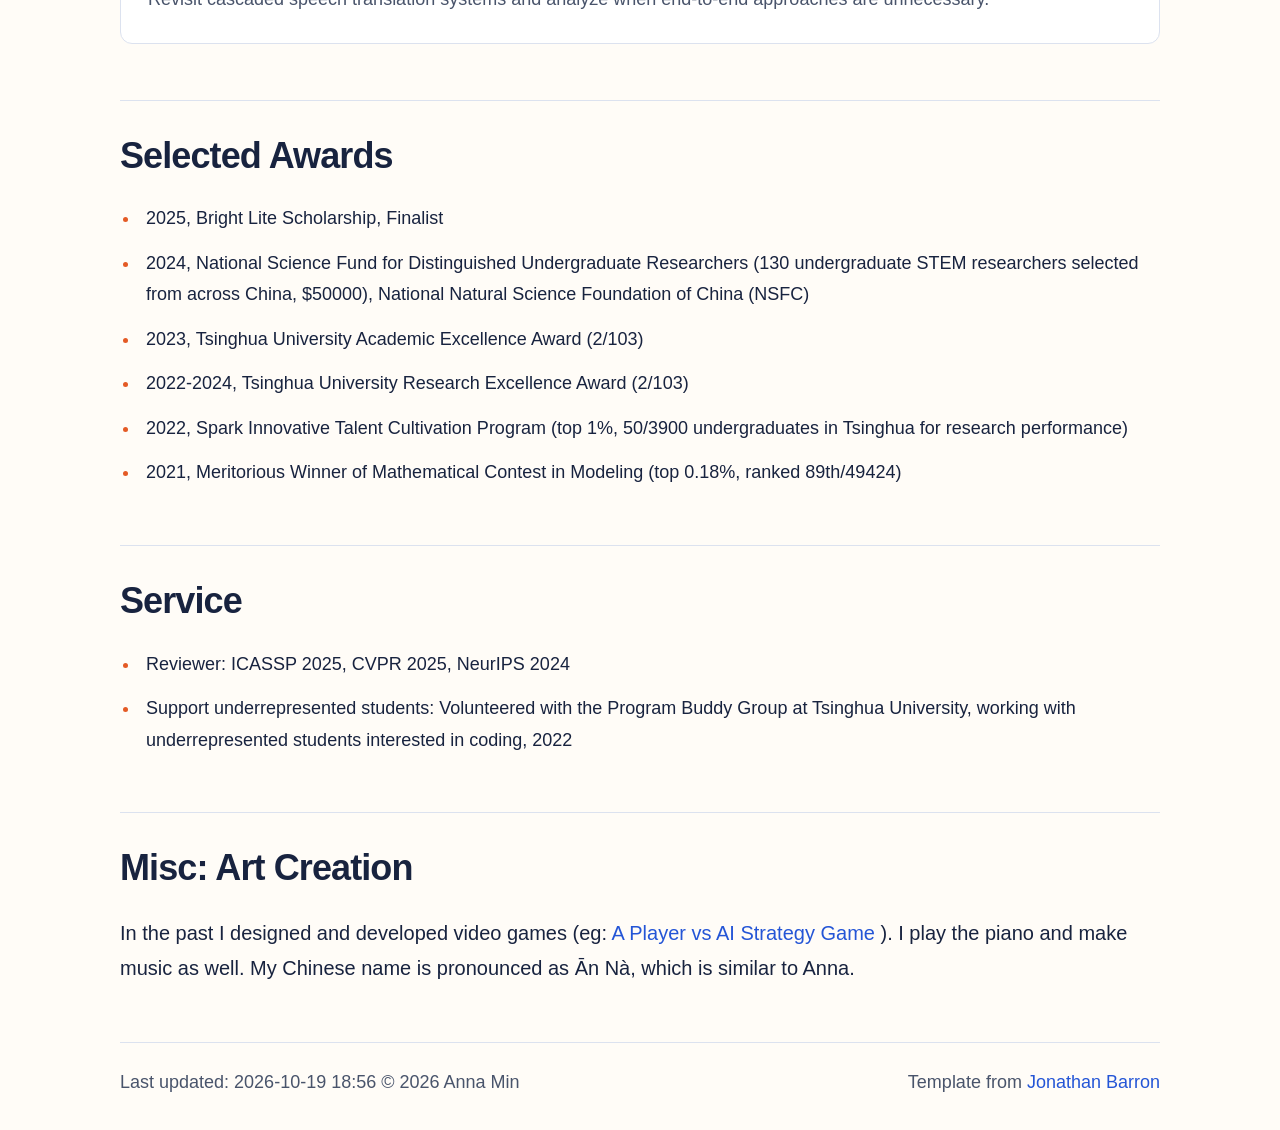
==== commit 64ac8f55: "haha" ====
--- a/index.html
+++ b/index.html
@@ -5,7 +5,7 @@
     <meta name="viewport" content="width=device-width, initial-scale=1">
     <meta name="author" content="Anna Min">
     <title>Anna Min</title>
-    <link rel="stylesheet" href="stylesheet.css?v=floating-nav-20261019">
+    <link rel="stylesheet" href="stylesheet.css?v=arch-restored-20261019">
   </head>
 
   <body>
@@ -56,10 +56,10 @@
           </nav>
         </div>
 
-        <a class="profile-photo-link" href="images/info/AnnaMin.jpg">
+        <a class="profile-photo-link" href="images/info/AnnaMin-mountains-2.jpg">
           <img
             class="profile-photo"
-            src="images/info/AnnaMin.jpg"
+            src="images/info/AnnaMin-mountains-2.jpg"
             alt="Portrait of Anna Min"
           >
         </a>
@@ -125,6 +125,7 @@
               Haoran Xu, Zhimin Ding, Yuxin Tang, Qi You, Lynn Ai, Eric Yang,
               Lewei He, Tianyu Shi
             </p>
+            <p class="publication-meta">In submission to NAACL 2027</p>
           </div>
         </article>
 
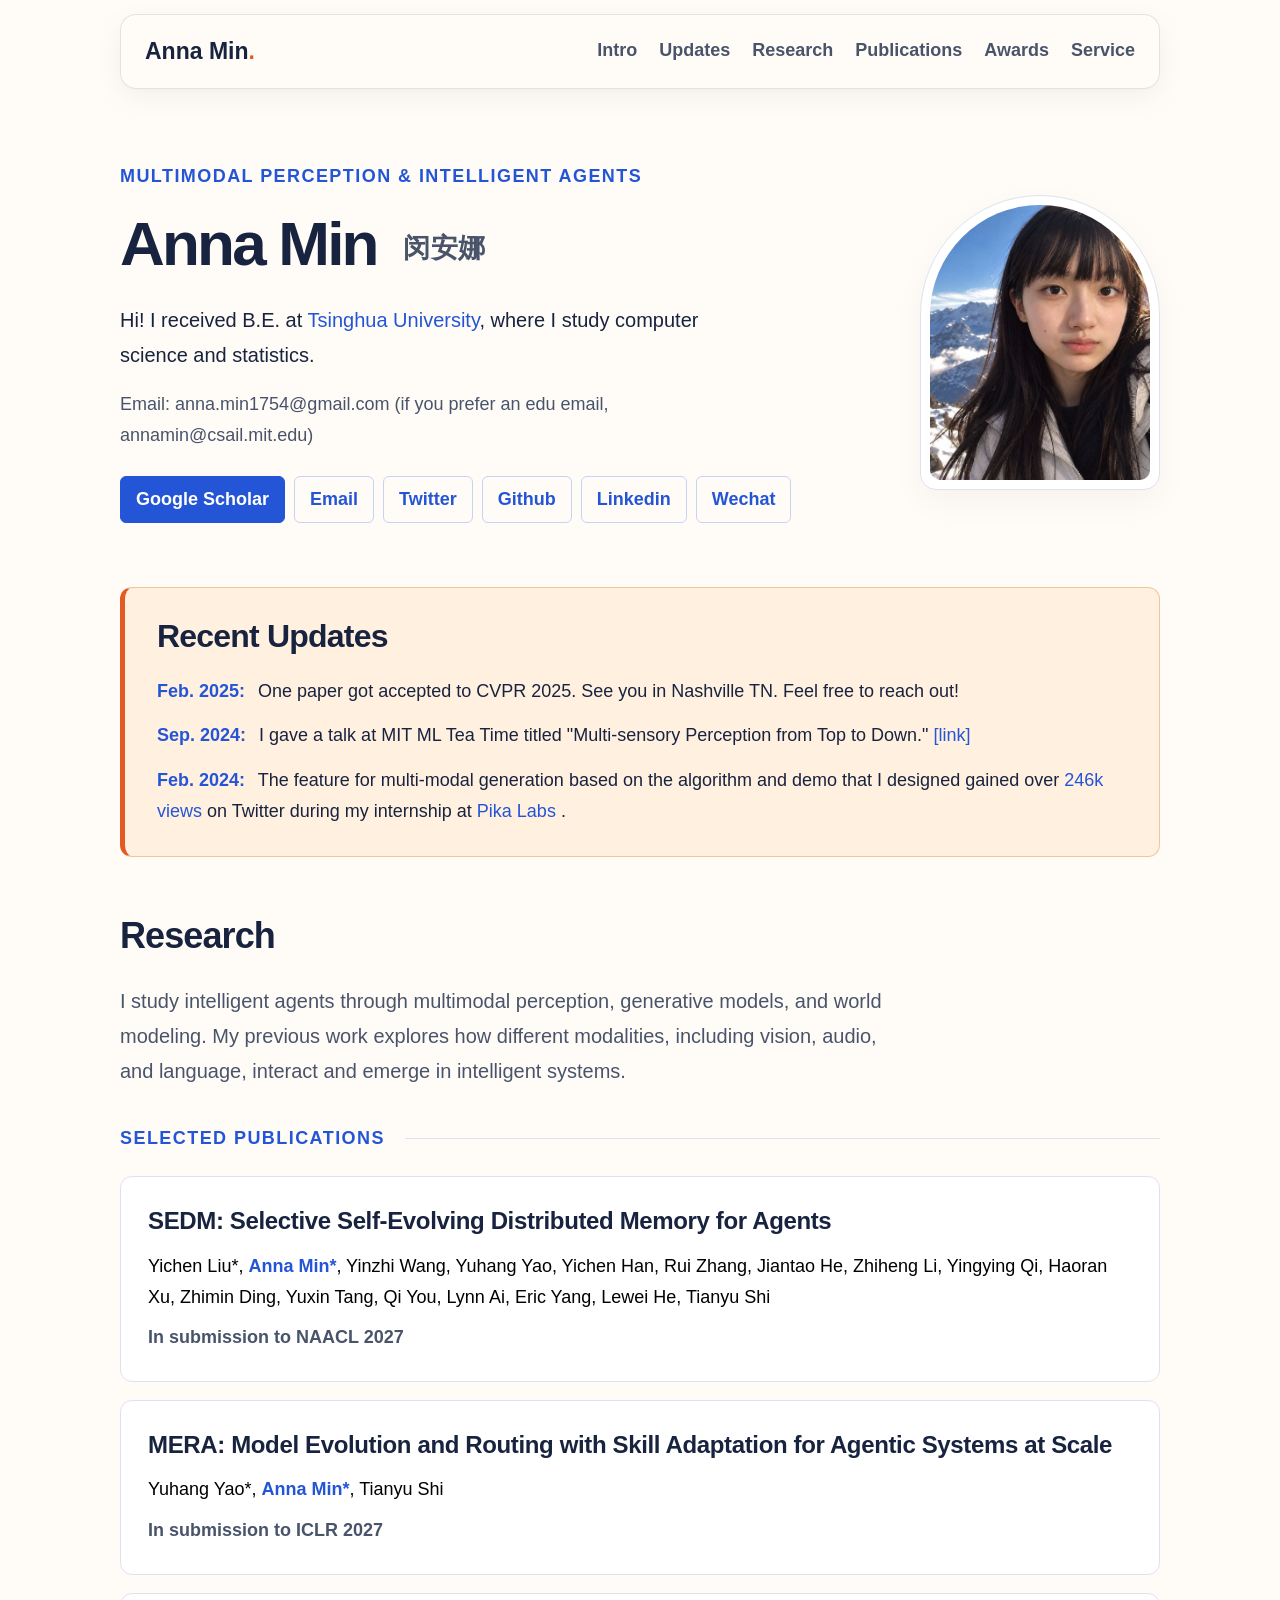
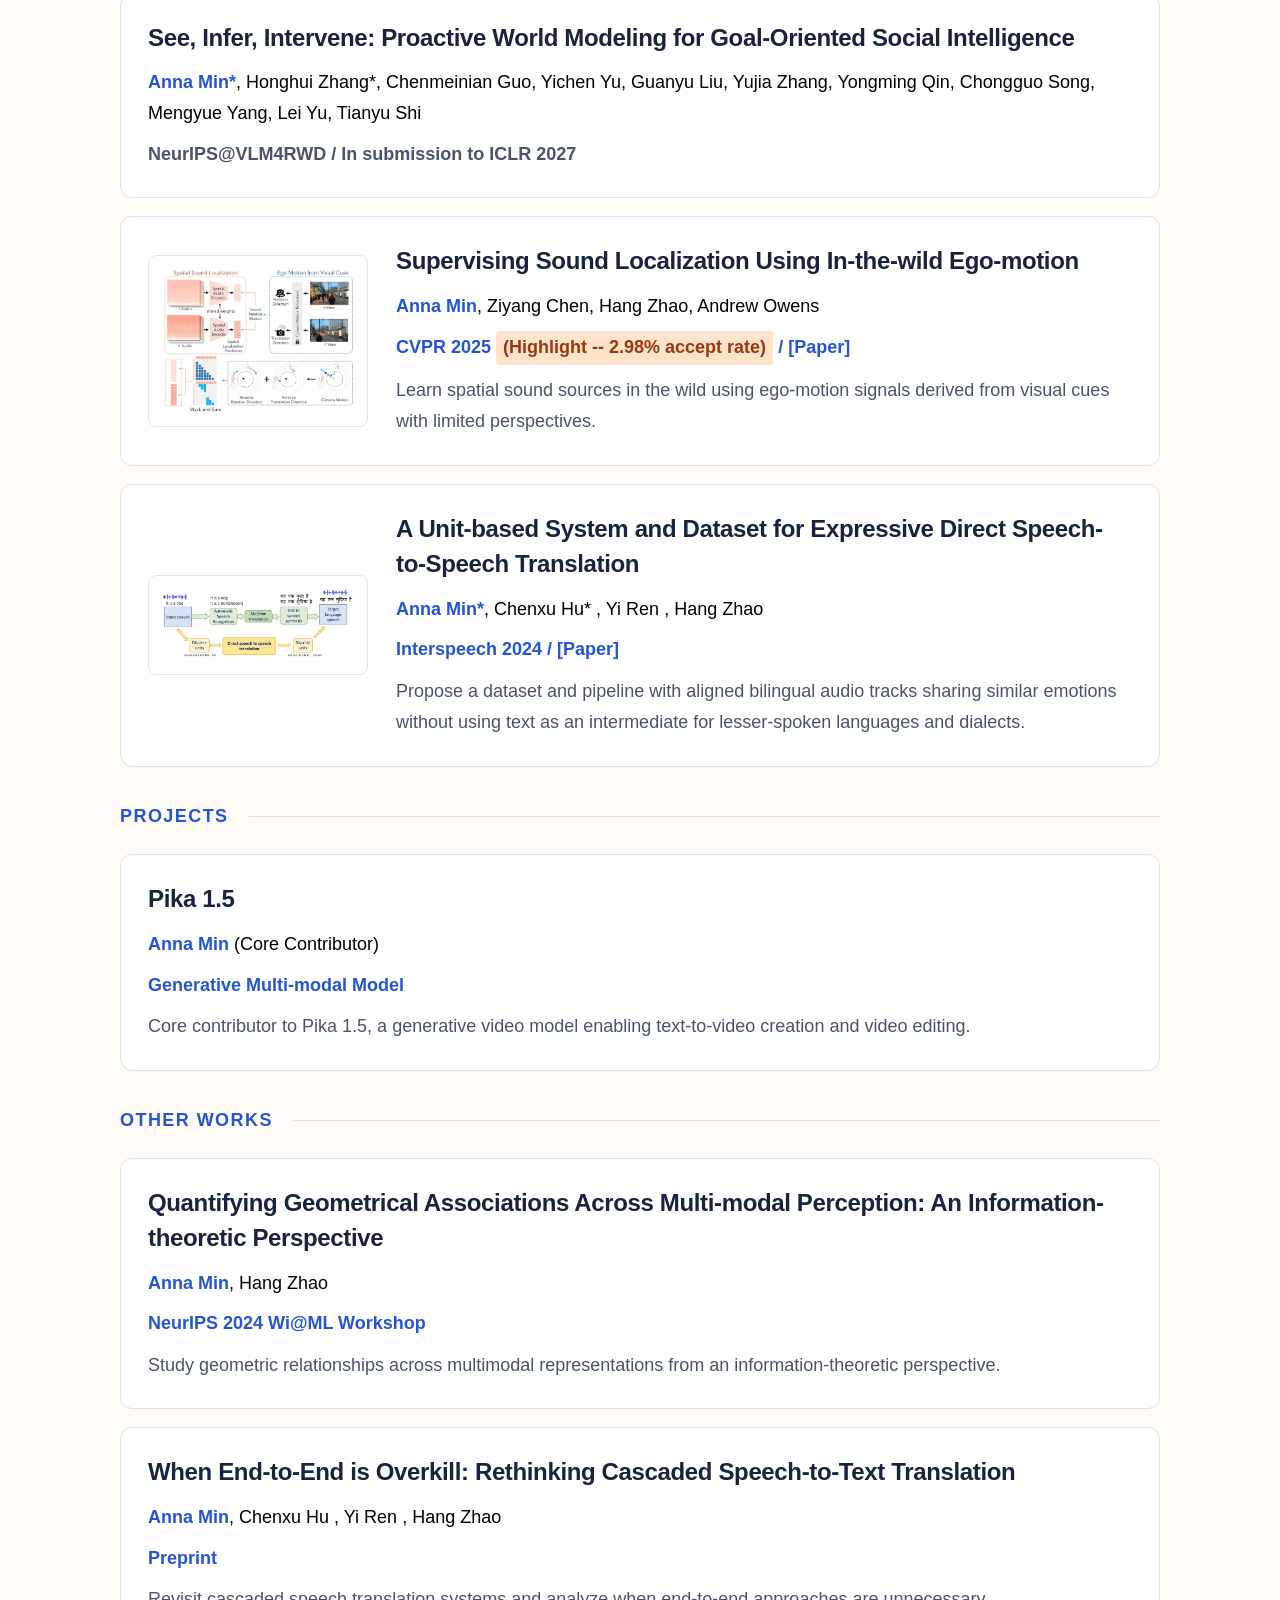
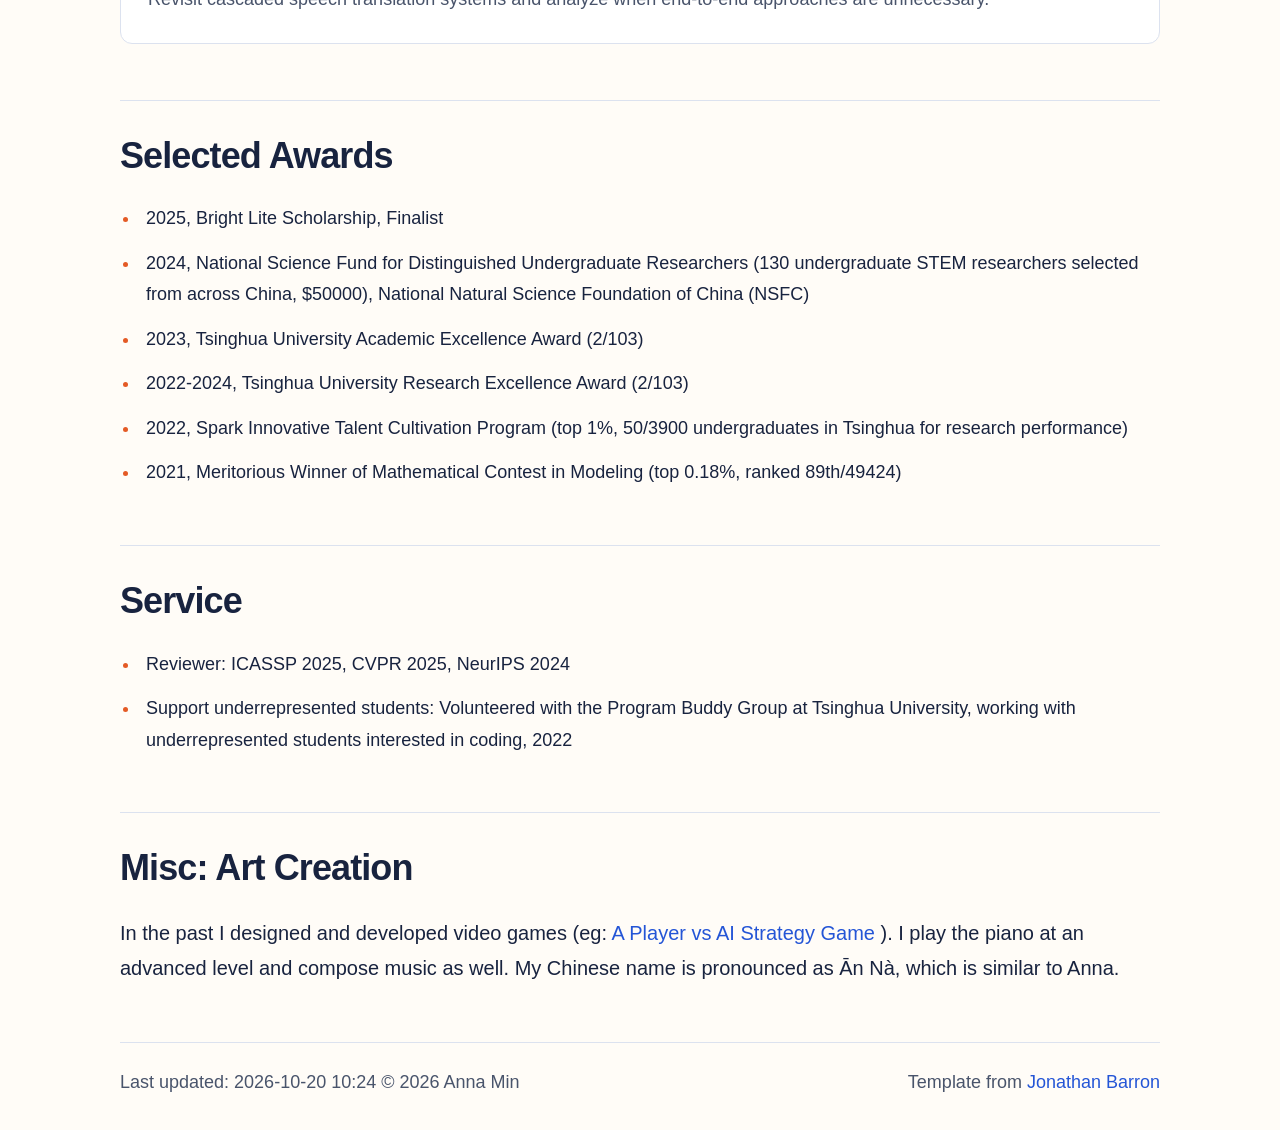
==== commit 1f03b250: "haha" ====
--- a/index.html
+++ b/index.html
@@ -639,7 +639,7 @@
       A Player vs AI Strategy Game
     </a>
 
-    ). I play the piano and make music as well.
+    ). I play the piano at an advanced level and compose music as well.
 
     My Chinese name is pronounced as Ān Nà, which is similar to Anna.
 
@@ -655,7 +655,7 @@
 
   <p id="update-time">
 
-    Last updated: 2026-10-19 18:56 © 2026 Anna Min
+    Last updated: 2026-10-20 10:24 © 2026 Anna Min
 
   </p>
 
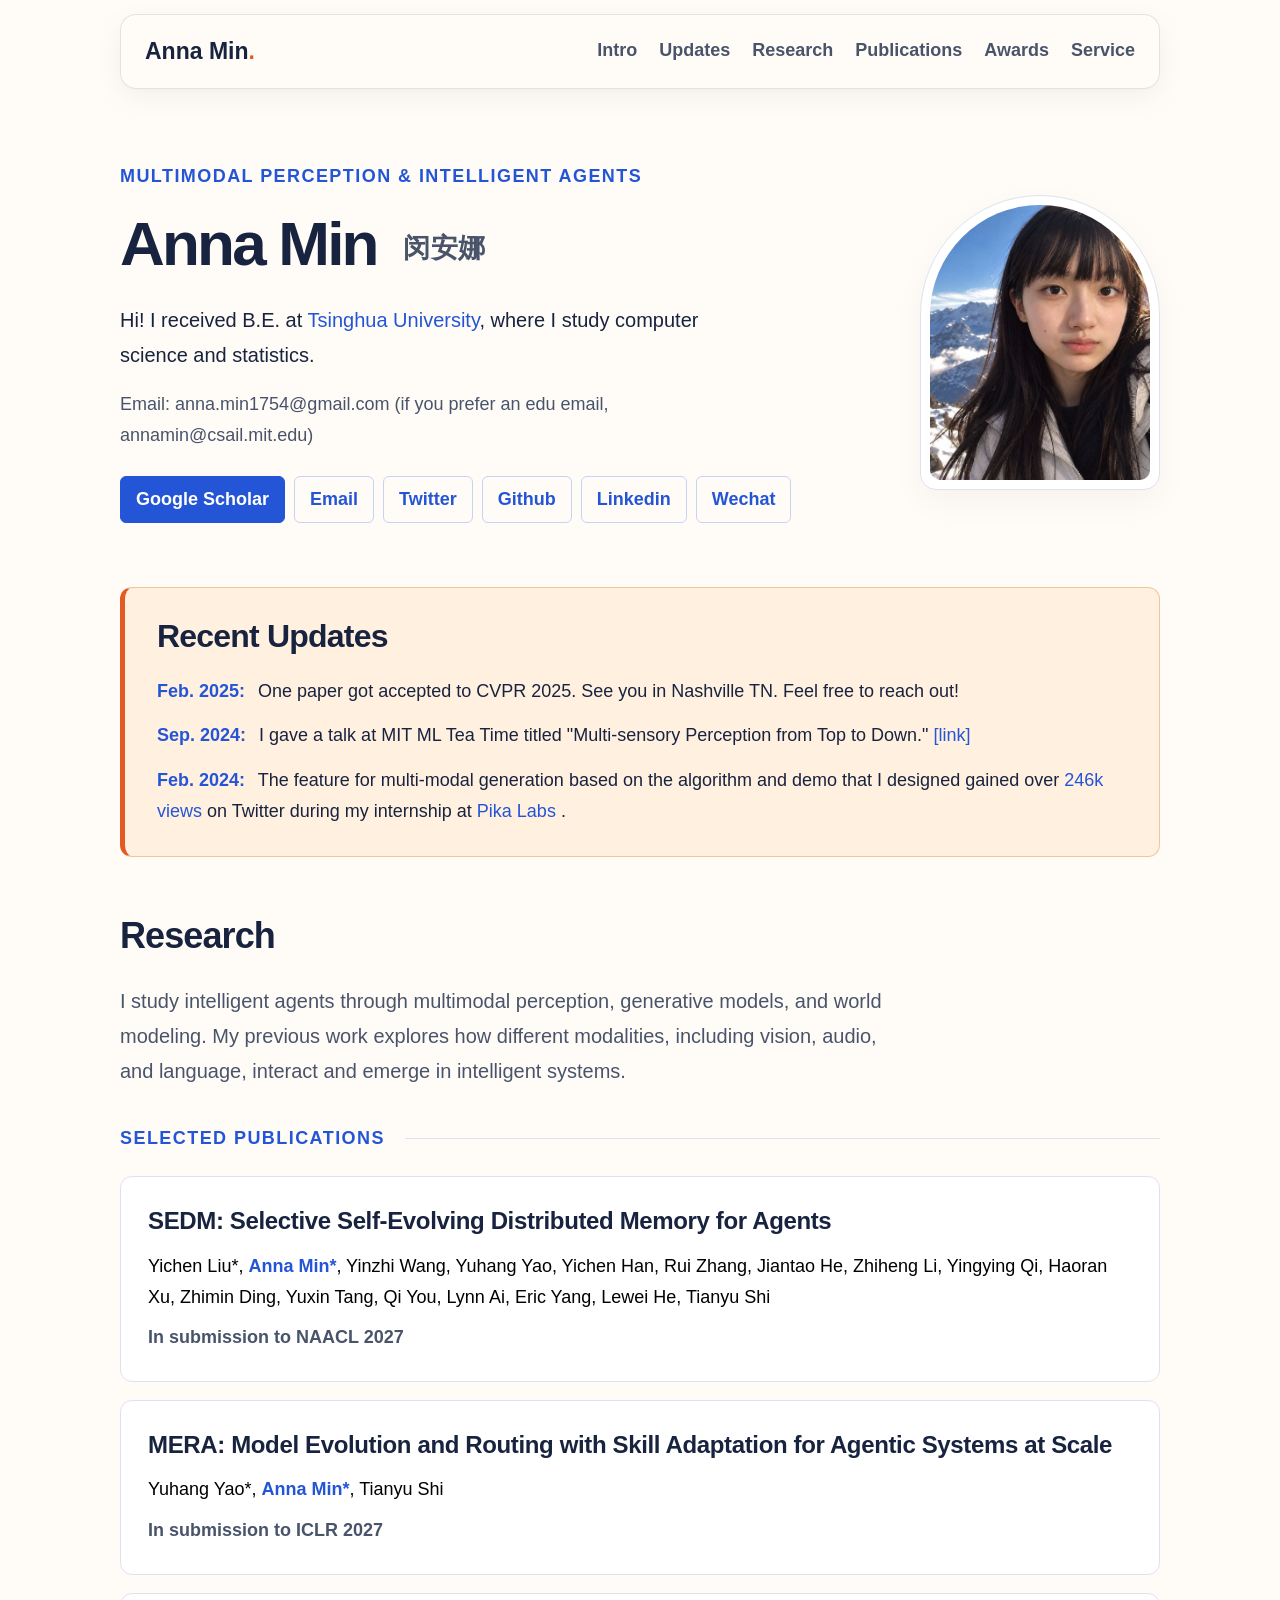
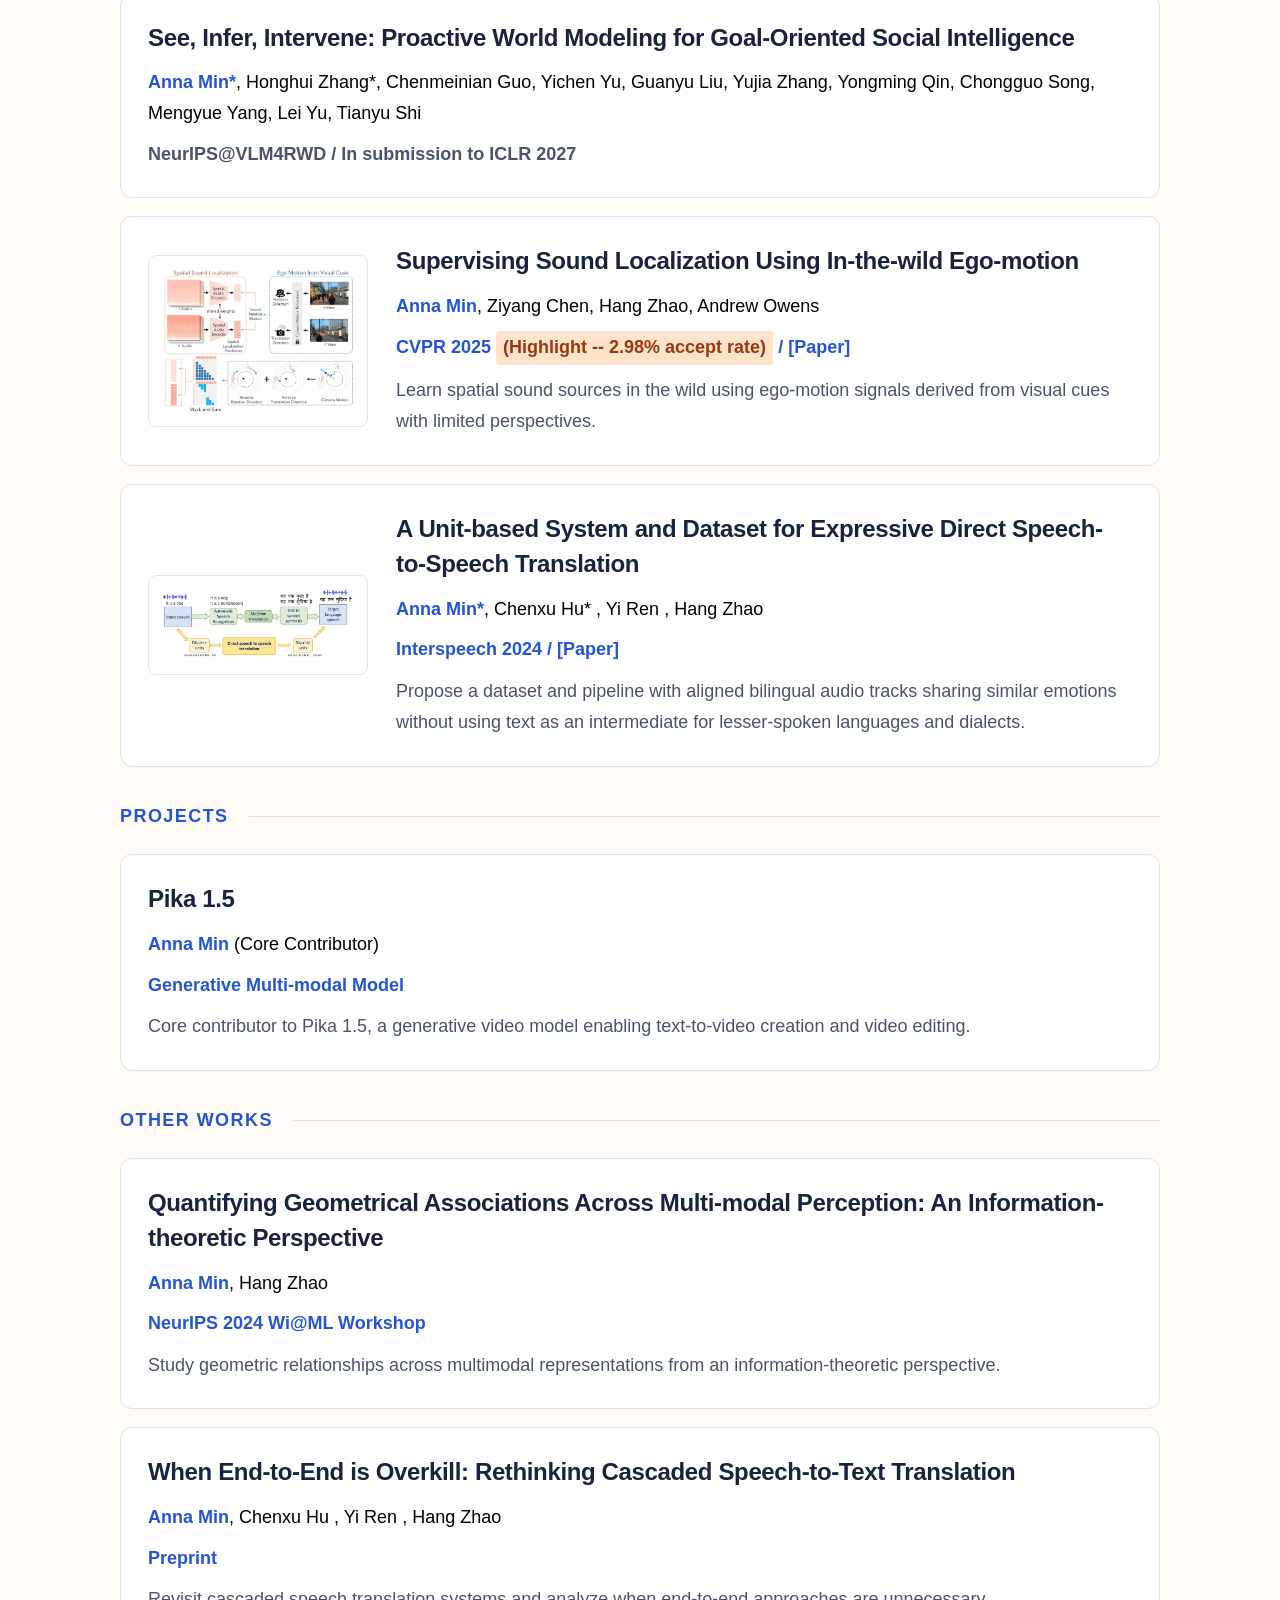
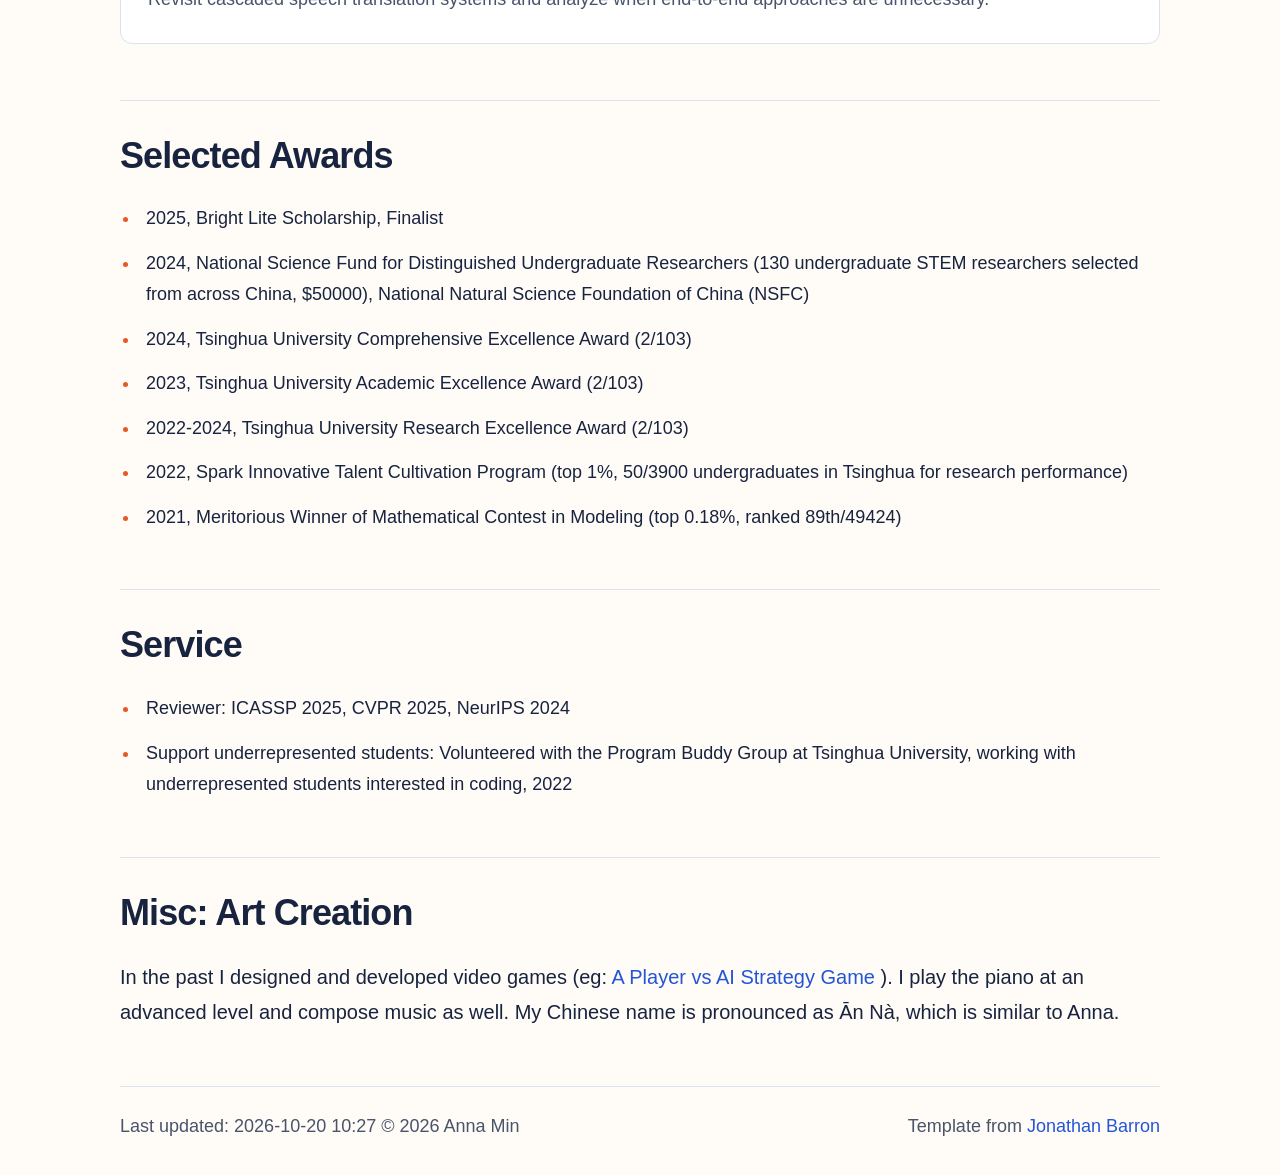
==== commit cda17d6f: "haha" ====
--- a/index.html
+++ b/index.html
@@ -571,6 +571,9 @@
     <li> 2025, Bright Lite Scholarship, Finalist</li>
     <li> 2024, National Science Fund for Distinguished Undergraduate Researchers (130 undergraduate STEM researchers selected from across China, $50000), National Natural Science Foundation of China (NSFC) </li>
     <li>
+      2024, Tsinghua University Comprehensive Excellence Award (2/103)
+    </li>
+    <li>
       2023, Tsinghua University Academic Excellence Award (2/103)
     </li>
 
@@ -655,7 +658,7 @@
 
   <p id="update-time">
 
-    Last updated: 2026-10-20 10:24 © 2026 Anna Min
+    Last updated: 2026-10-20 10:27 © 2026 Anna Min
 
   </p>
 
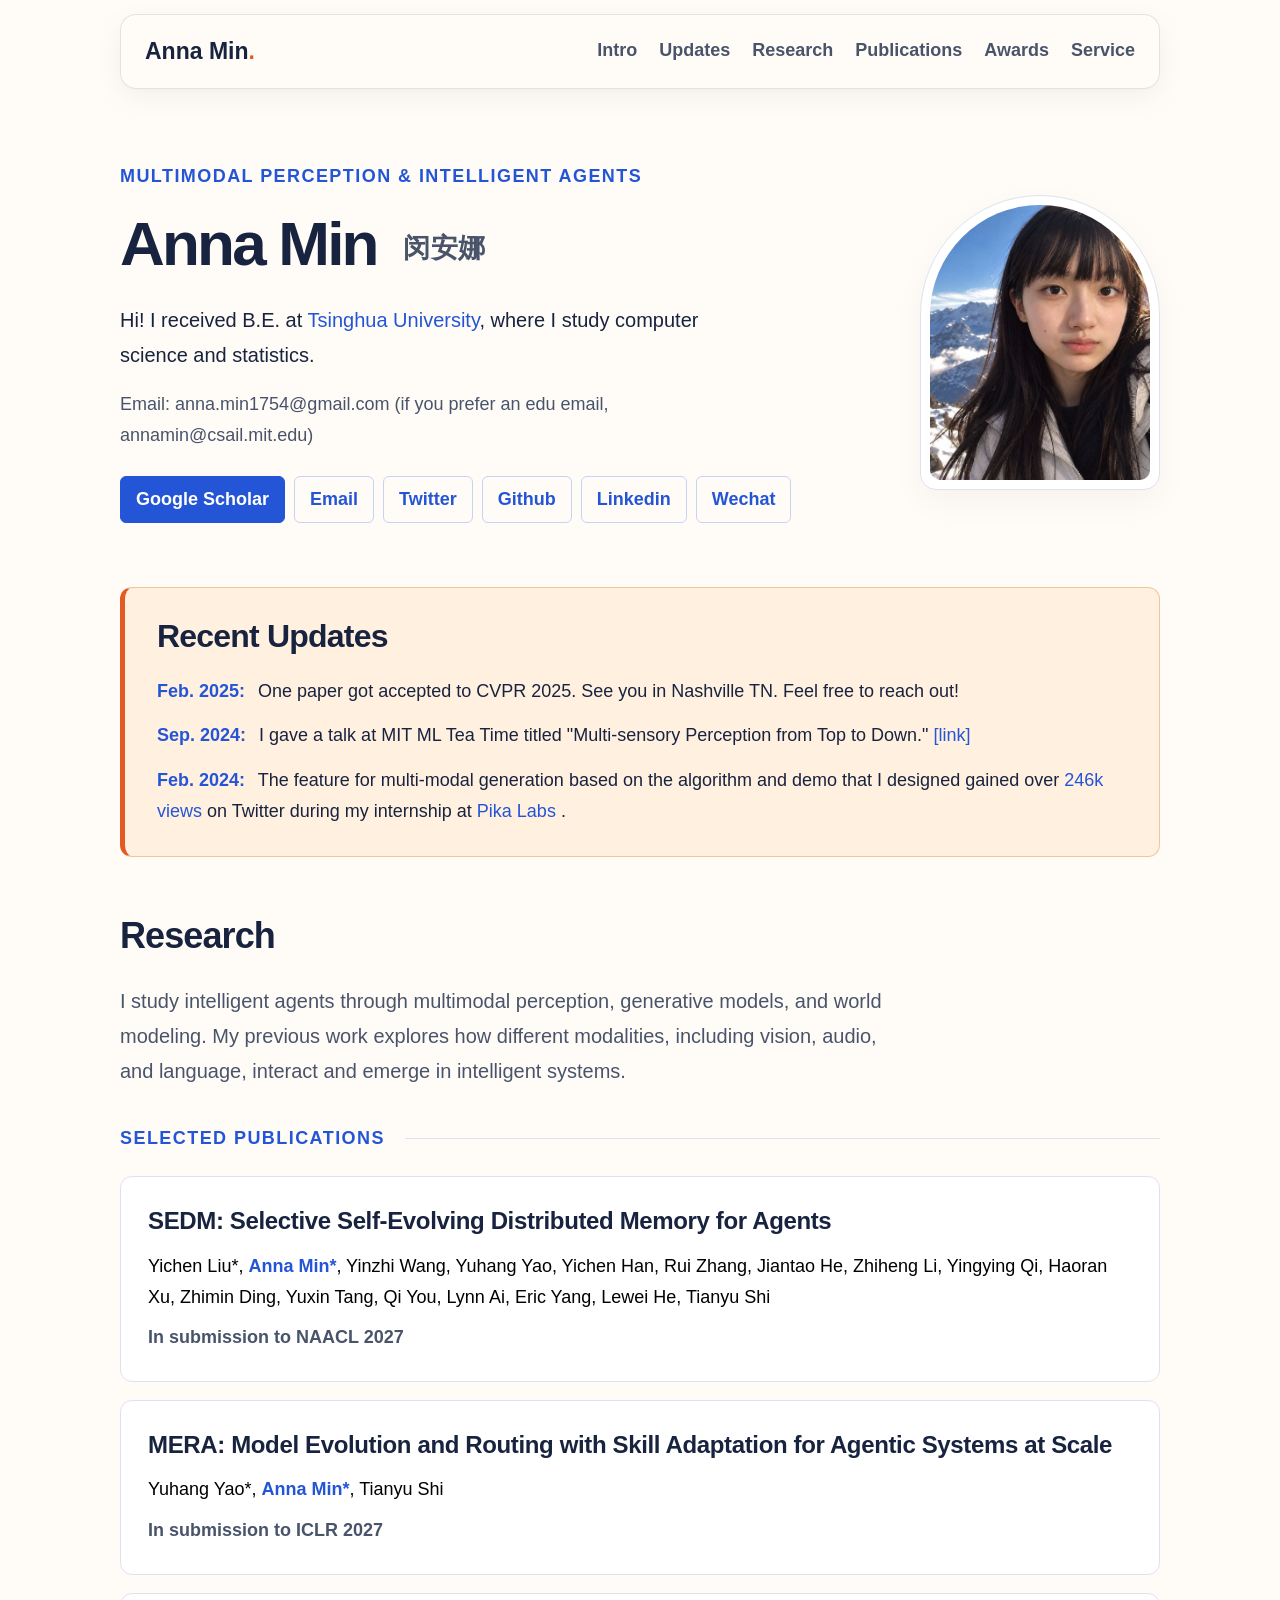
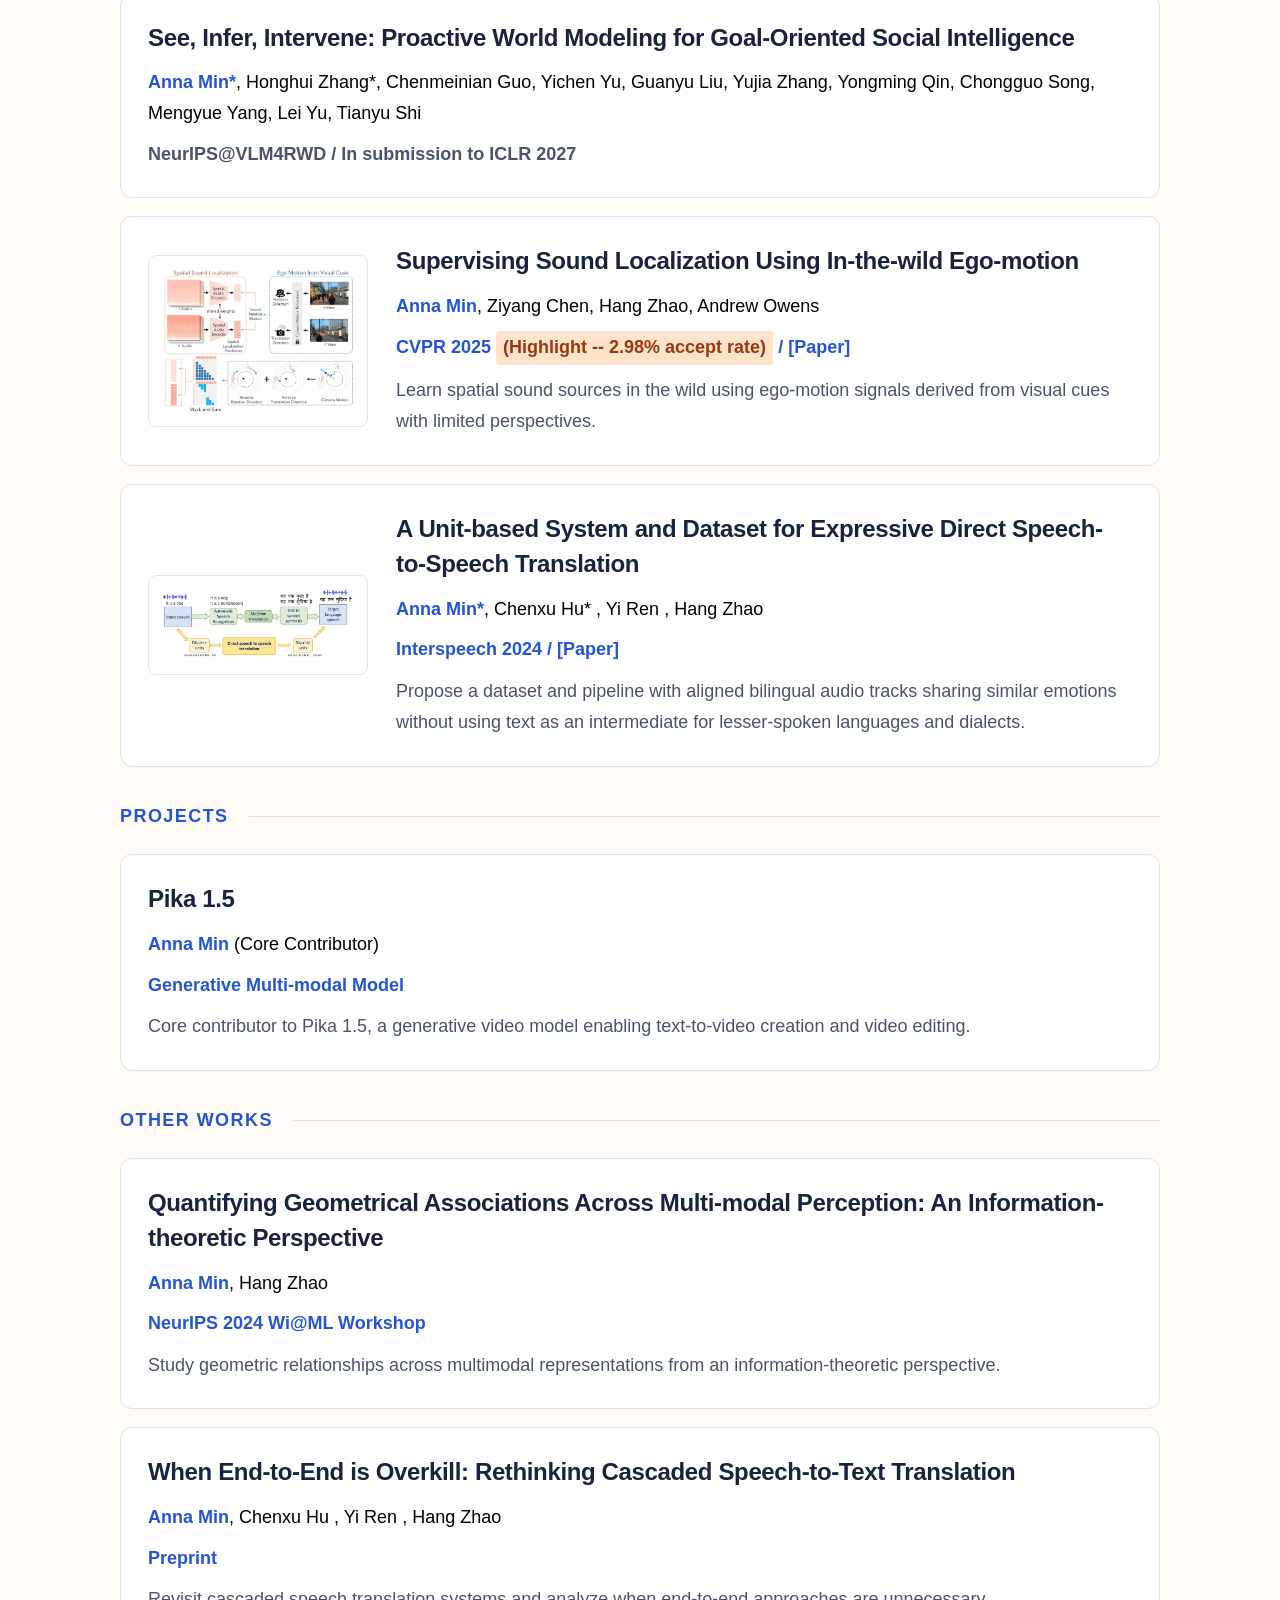
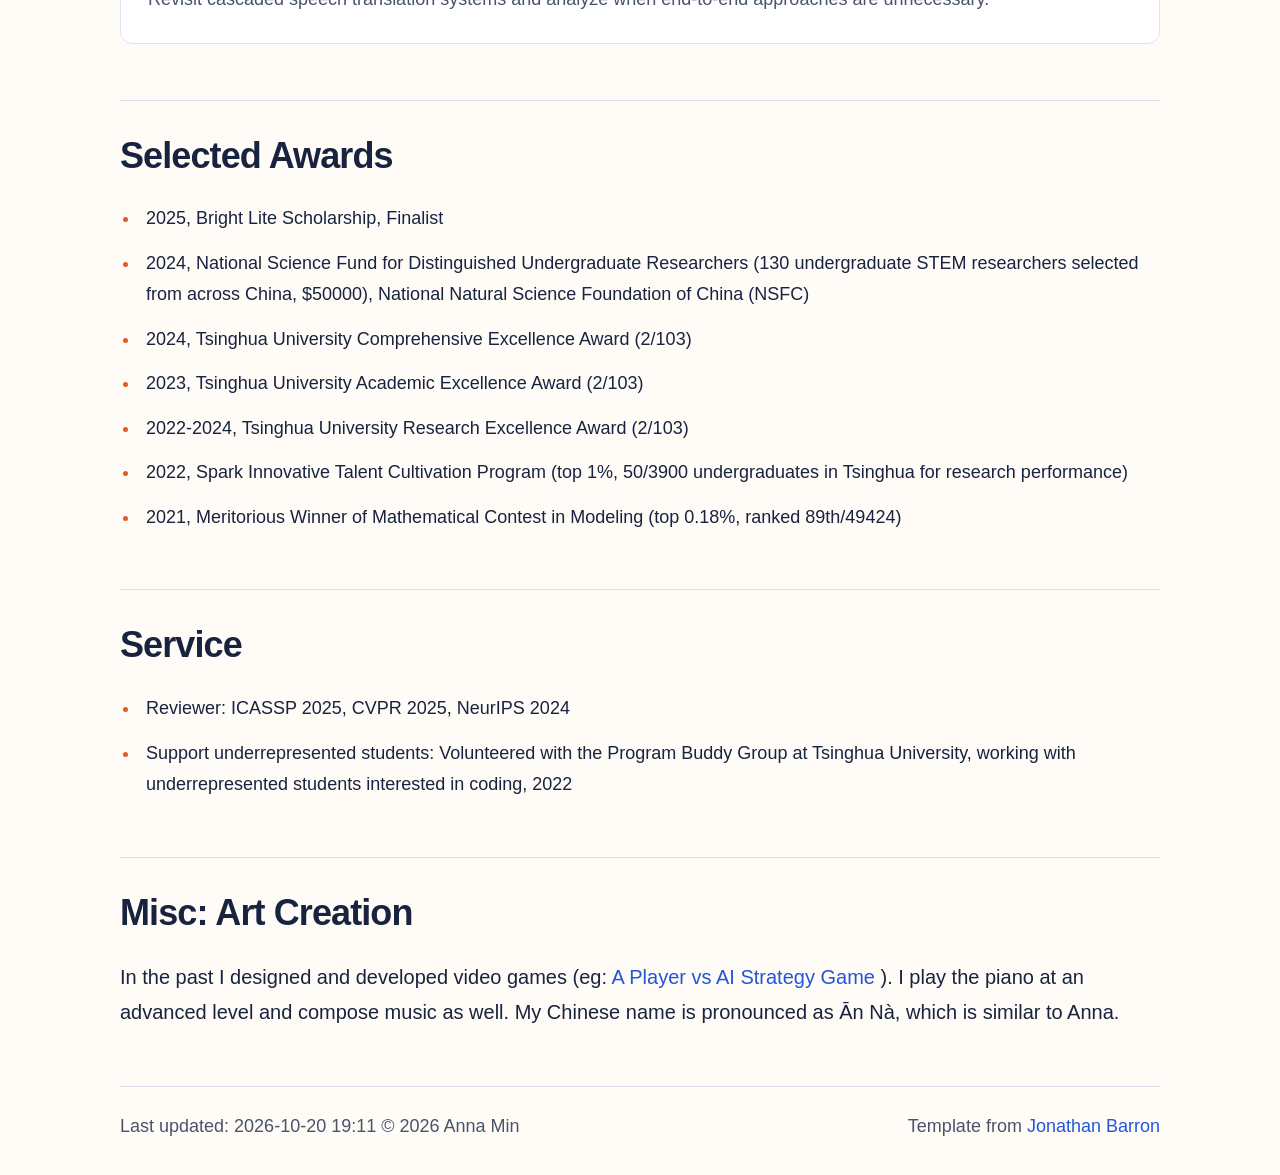
==== commit e9d9aa16: "haha" ====
--- a/index.html
+++ b/index.html
@@ -107,10 +107,7 @@
         <h2 id="research-heading">Research</h2>
         
         <p>
-        I study intelligent agents through multimodal perception, generative models,
-        and world modeling. My previous work explores how different modalities,
-        including vision, audio, and language, interact and emerge in intelligent
-        systems.
+        I study intelligent agents through multimodal perception, generative models, and world modeling. My previous work explores how different modalities, including vision, audio, and language, interact and emerge in intelligent systems.
         </p>
         
         
@@ -658,7 +655,7 @@
 
   <p id="update-time">
 
-    Last updated: 2026-10-20 10:27 © 2026 Anna Min
+    Last updated: 2026-10-20 19:11 © 2026 Anna Min
 
   </p>
 
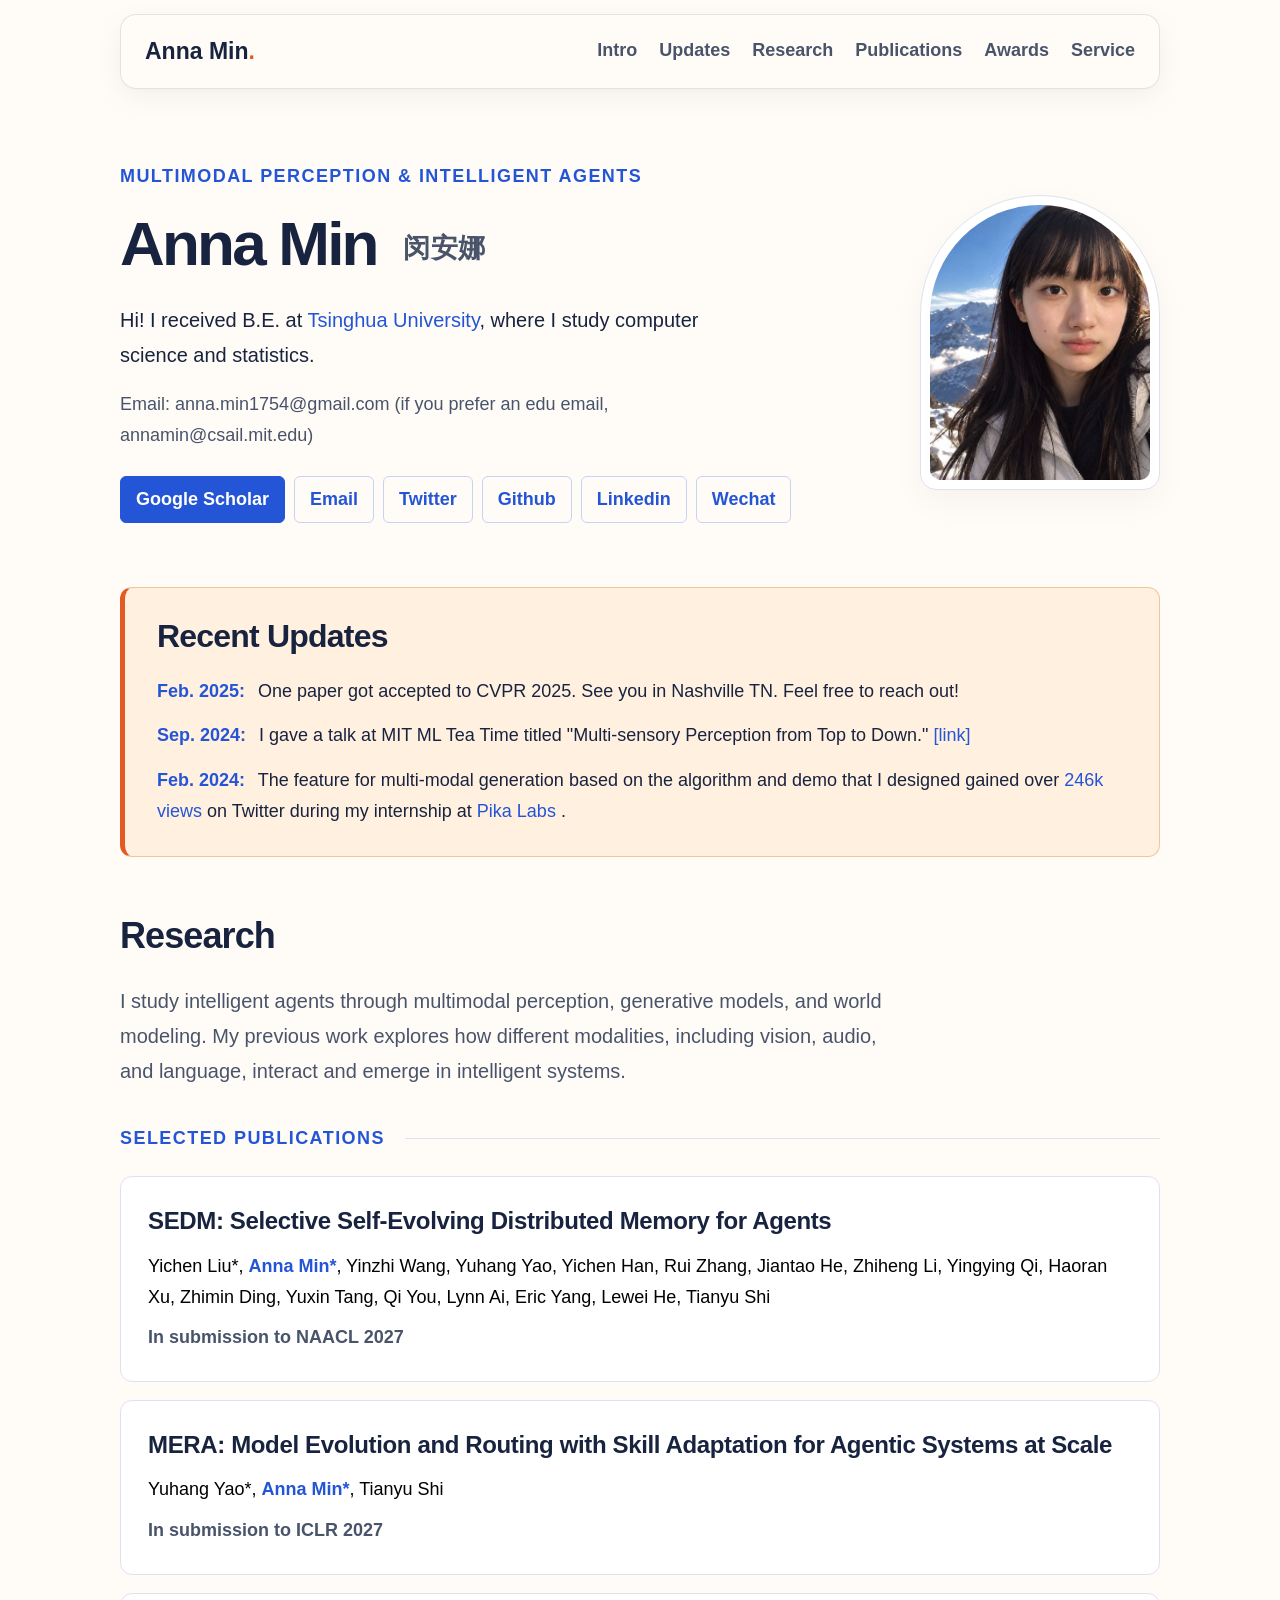
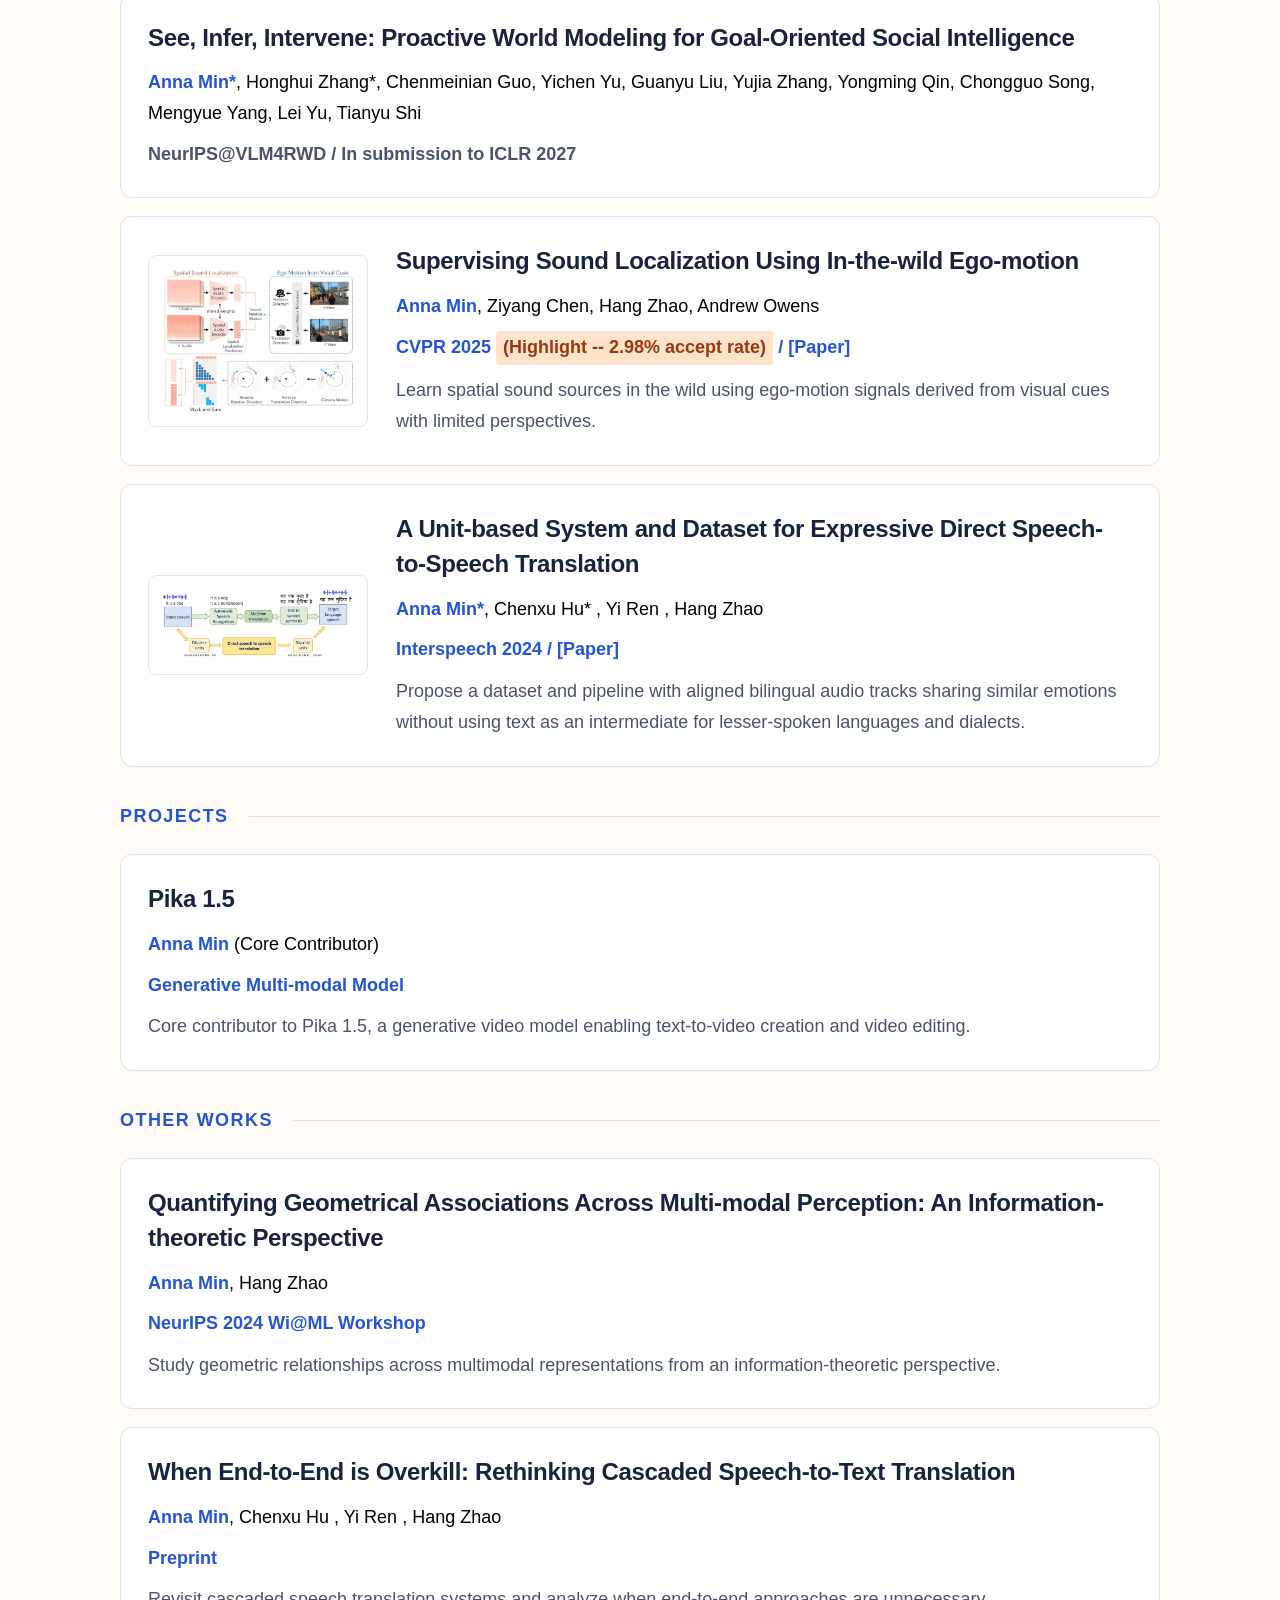
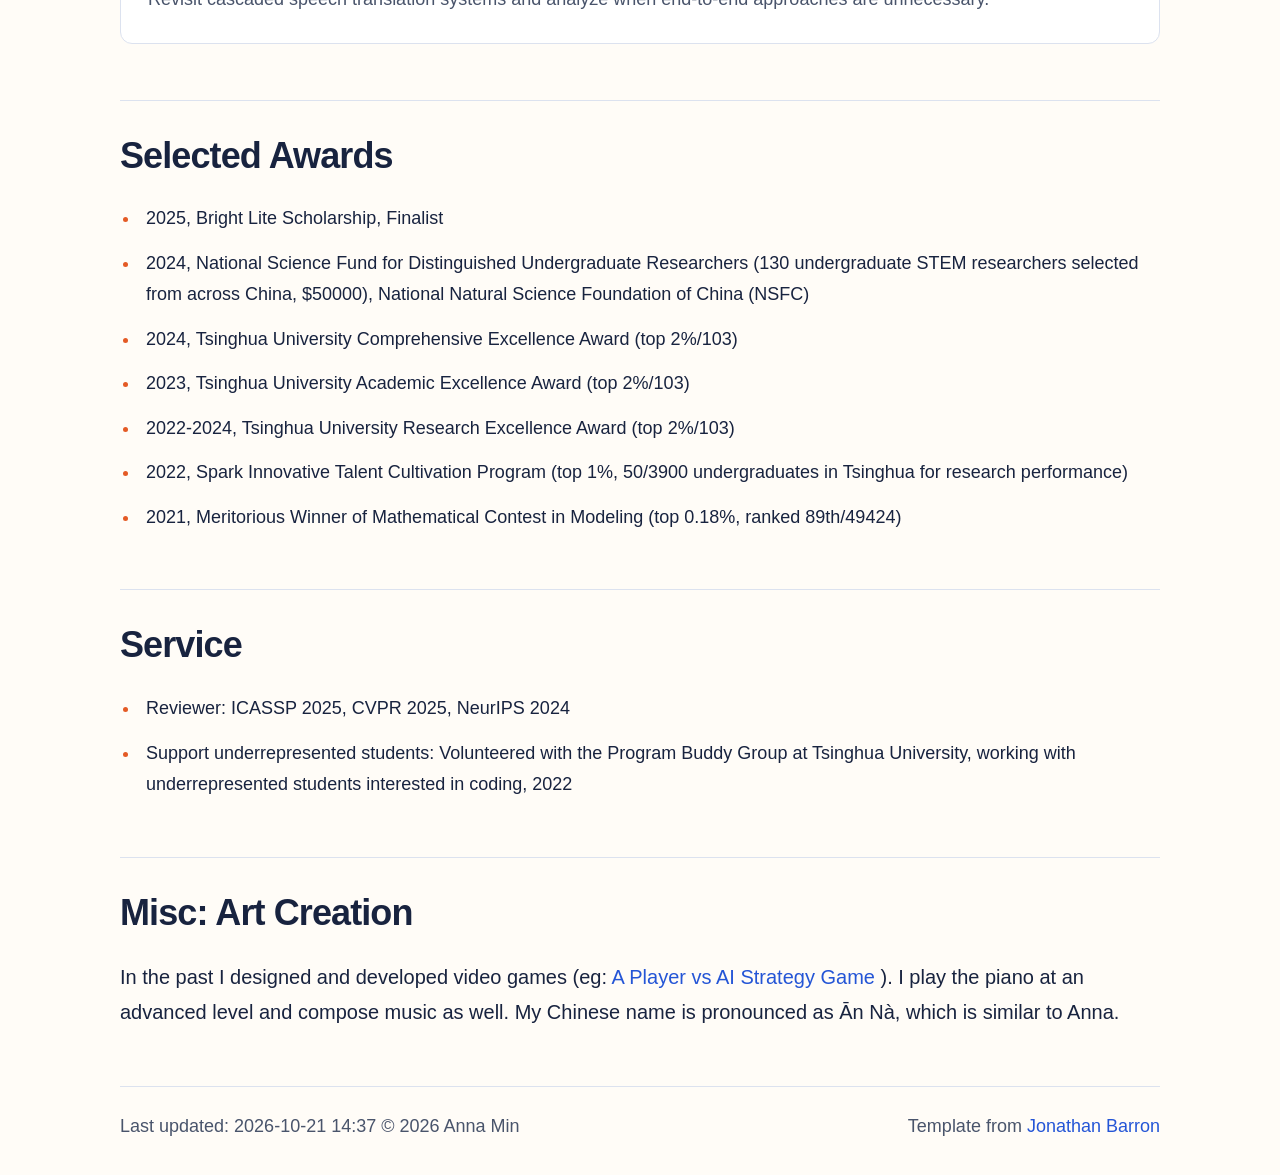
==== commit b393e92c: "haha" ====
--- a/index.html
+++ b/index.html
@@ -568,14 +568,14 @@
     <li> 2025, Bright Lite Scholarship, Finalist</li>
     <li> 2024, National Science Fund for Distinguished Undergraduate Researchers (130 undergraduate STEM researchers selected from across China, $50000), National Natural Science Foundation of China (NSFC) </li>
     <li>
-      2024, Tsinghua University Comprehensive Excellence Award (2/103)
+      2024, Tsinghua University Comprehensive Excellence Award (top 2%/103)
     </li>
     <li>
-      2023, Tsinghua University Academic Excellence Award (2/103)
+      2023, Tsinghua University Academic Excellence Award (top 2%/103)
     </li>
 
     <li>
-      2022-2024, Tsinghua University Research Excellence Award (2/103)
+      2022-2024, Tsinghua University Research Excellence Award (top 2%/103)
     </li>
 
     <li>
@@ -655,7 +655,7 @@
 
   <p id="update-time">
 
-    Last updated: 2026-10-20 19:11 © 2026 Anna Min
+    Last updated: 2026-10-21 14:37 © 2026 Anna Min
 
   </p>
 
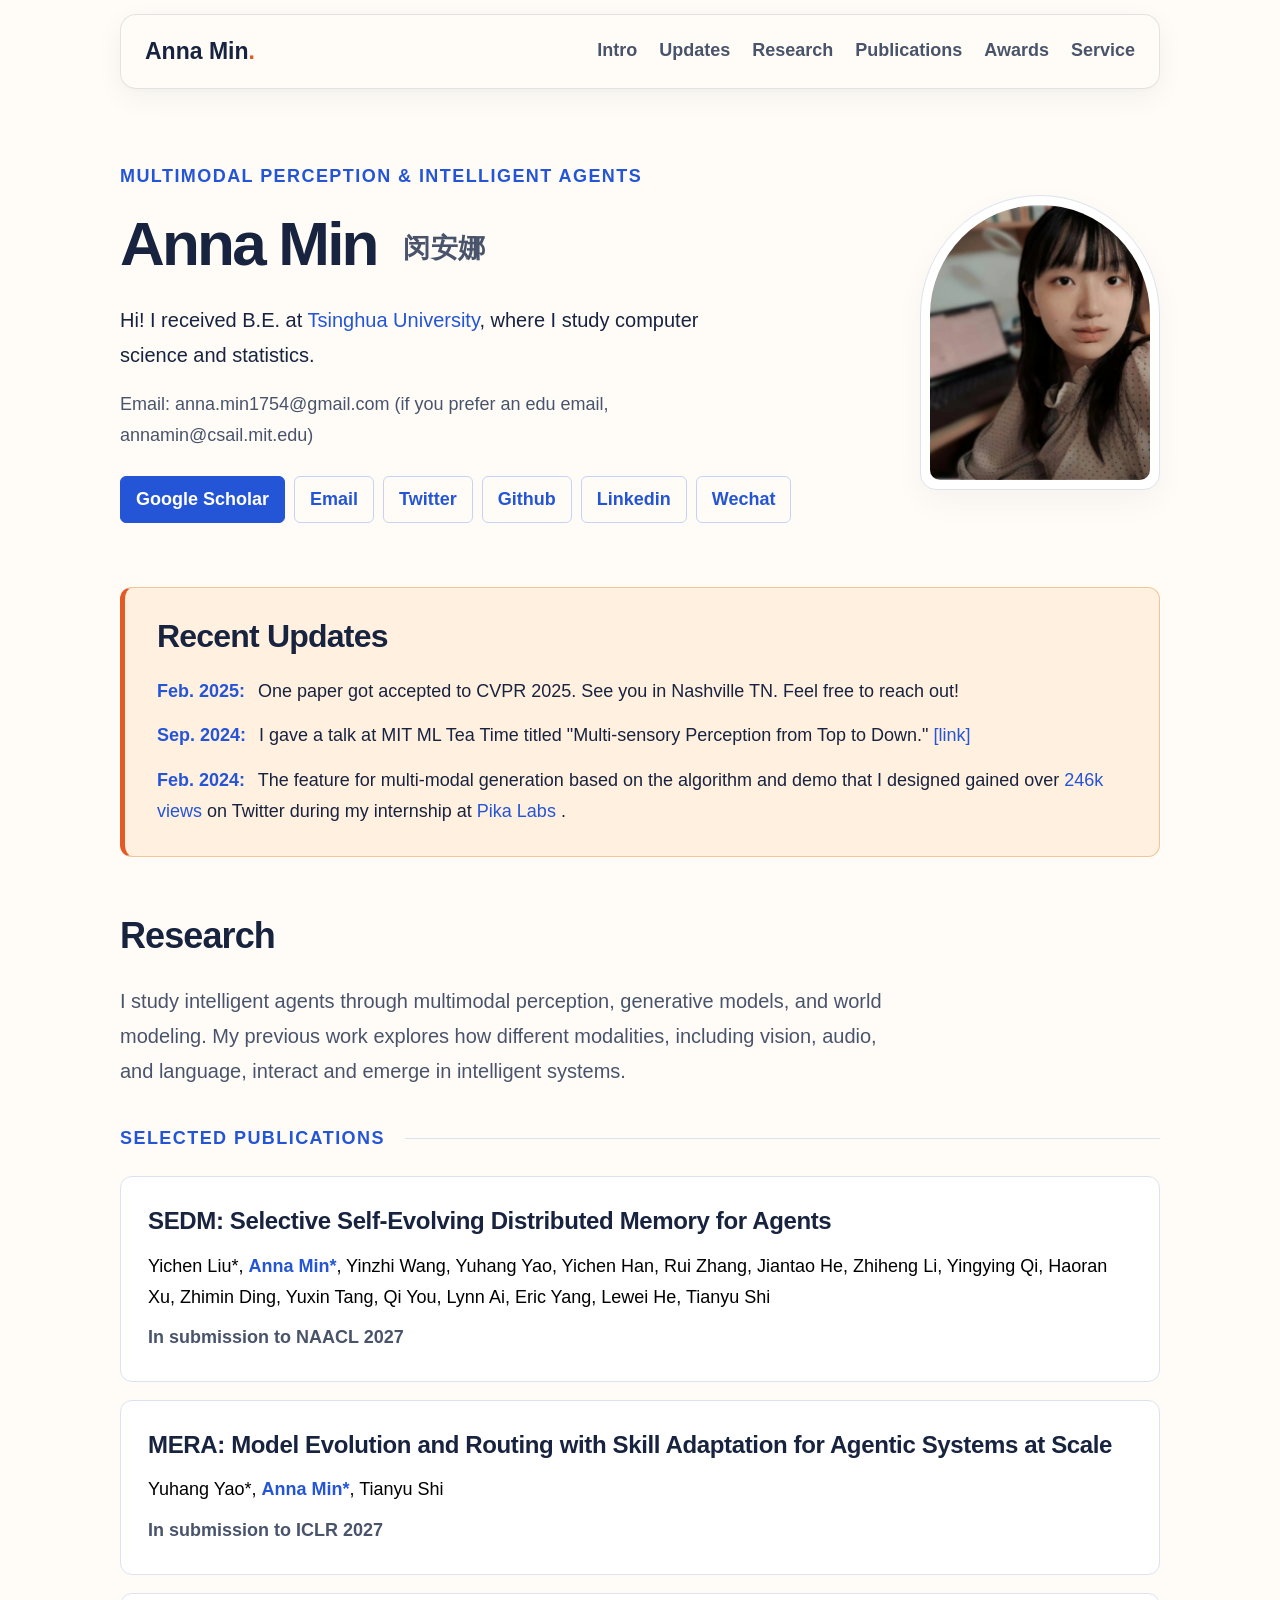
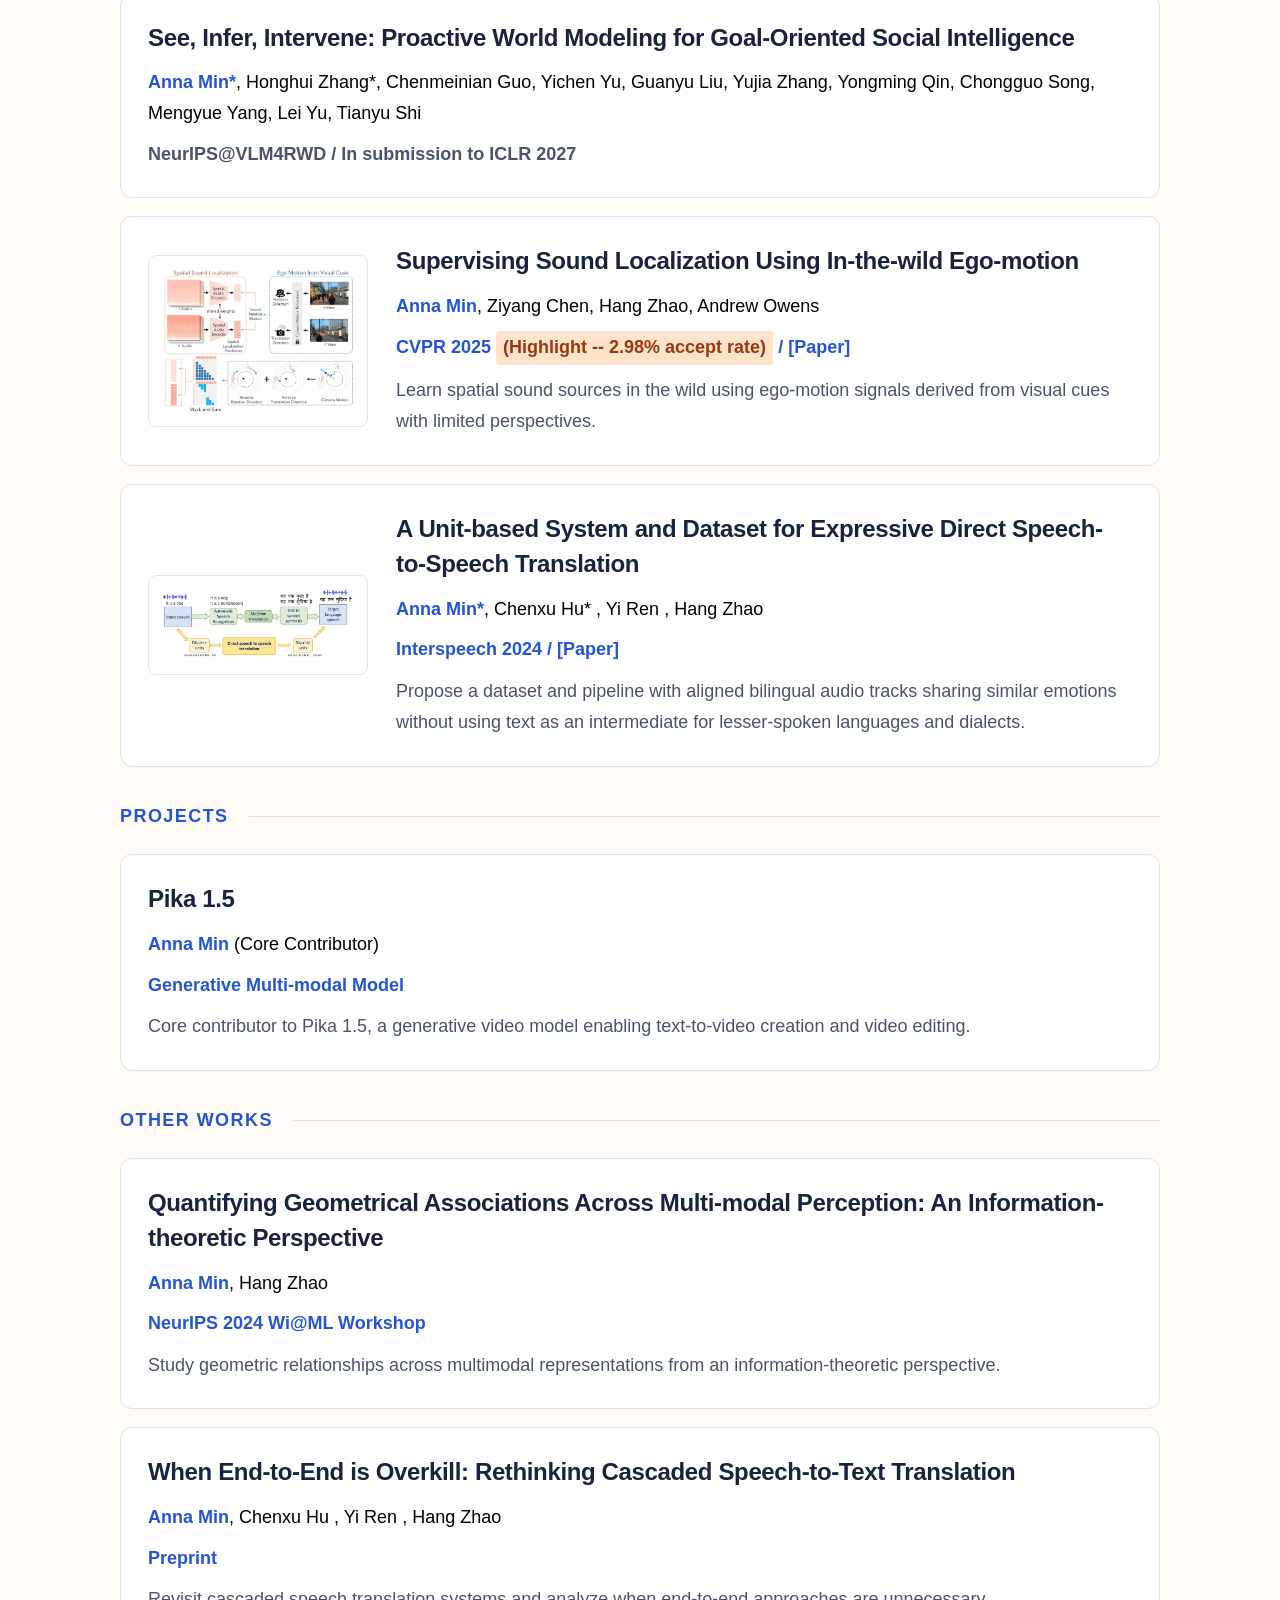
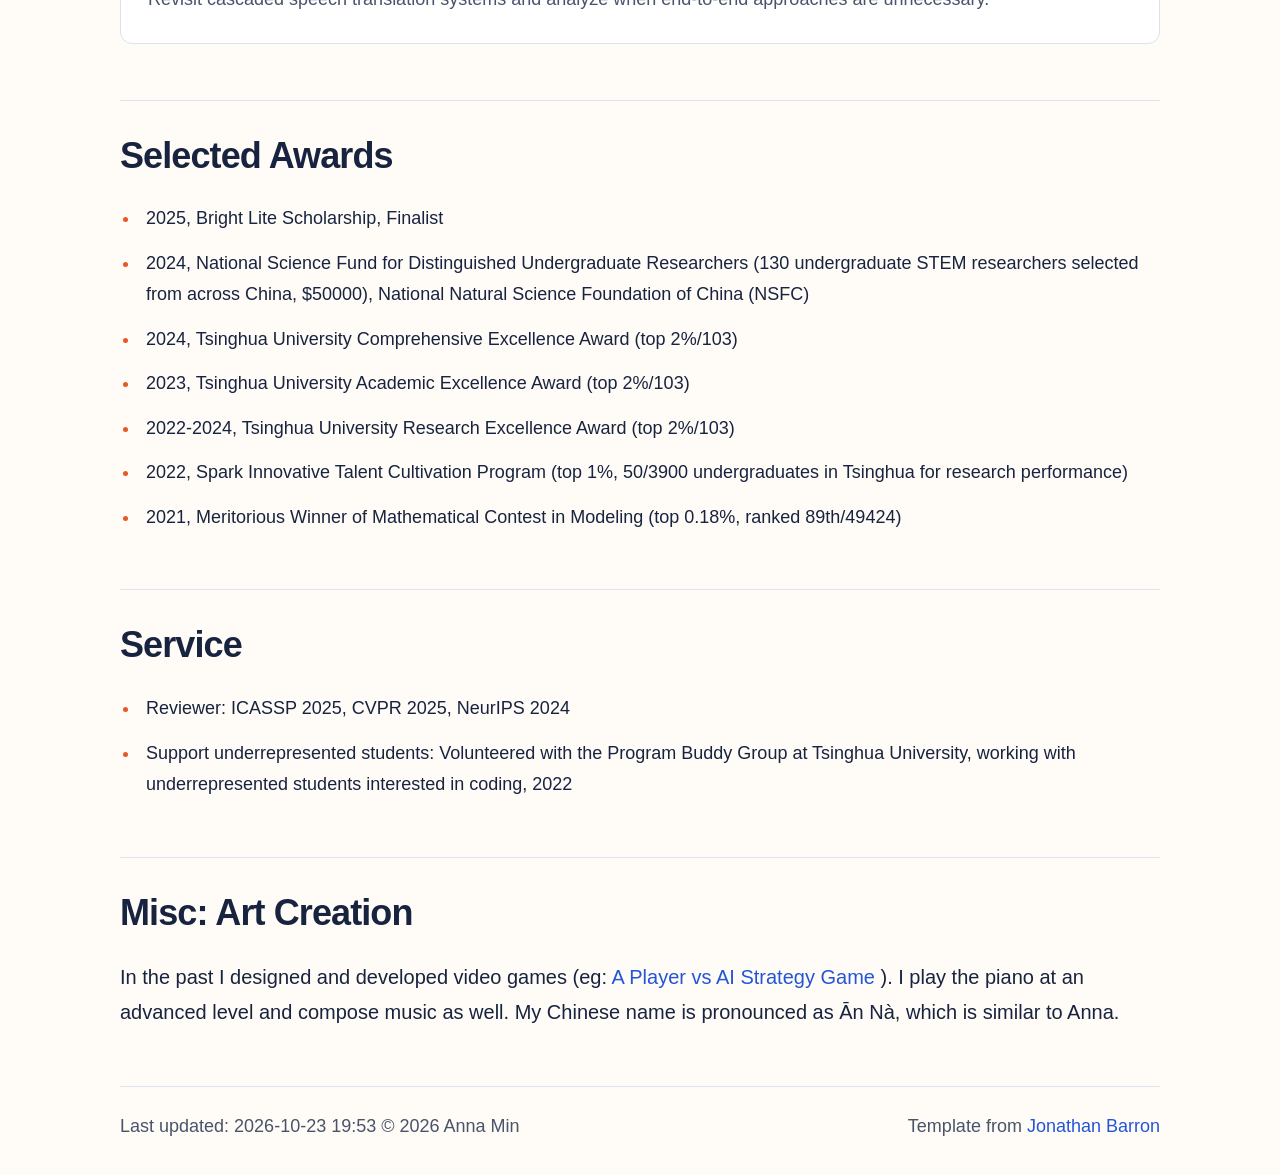
==== commit 3883db6f: "haha" ====
--- a/index.html
+++ b/index.html
@@ -56,10 +56,10 @@
           </nav>
         </div>
 
-        <a class="profile-photo-link" href="images/info/AnnaMin-mountains-2.jpg">
+        <a class="profile-photo-link" href="images/info/AnnaMin.jpg">
           <img
             class="profile-photo"
-            src="images/info/AnnaMin-mountains-2.jpg"
+            src="images/info/AnnaMin.jpg"
             alt="Portrait of Anna Min"
           >
         </a>
@@ -655,7 +655,7 @@
 
   <p id="update-time">
 
-    Last updated: 2026-10-21 14:37 © 2026 Anna Min
+    Last updated: 2026-10-23 19:53 © 2026 Anna Min
 
   </p>
 
